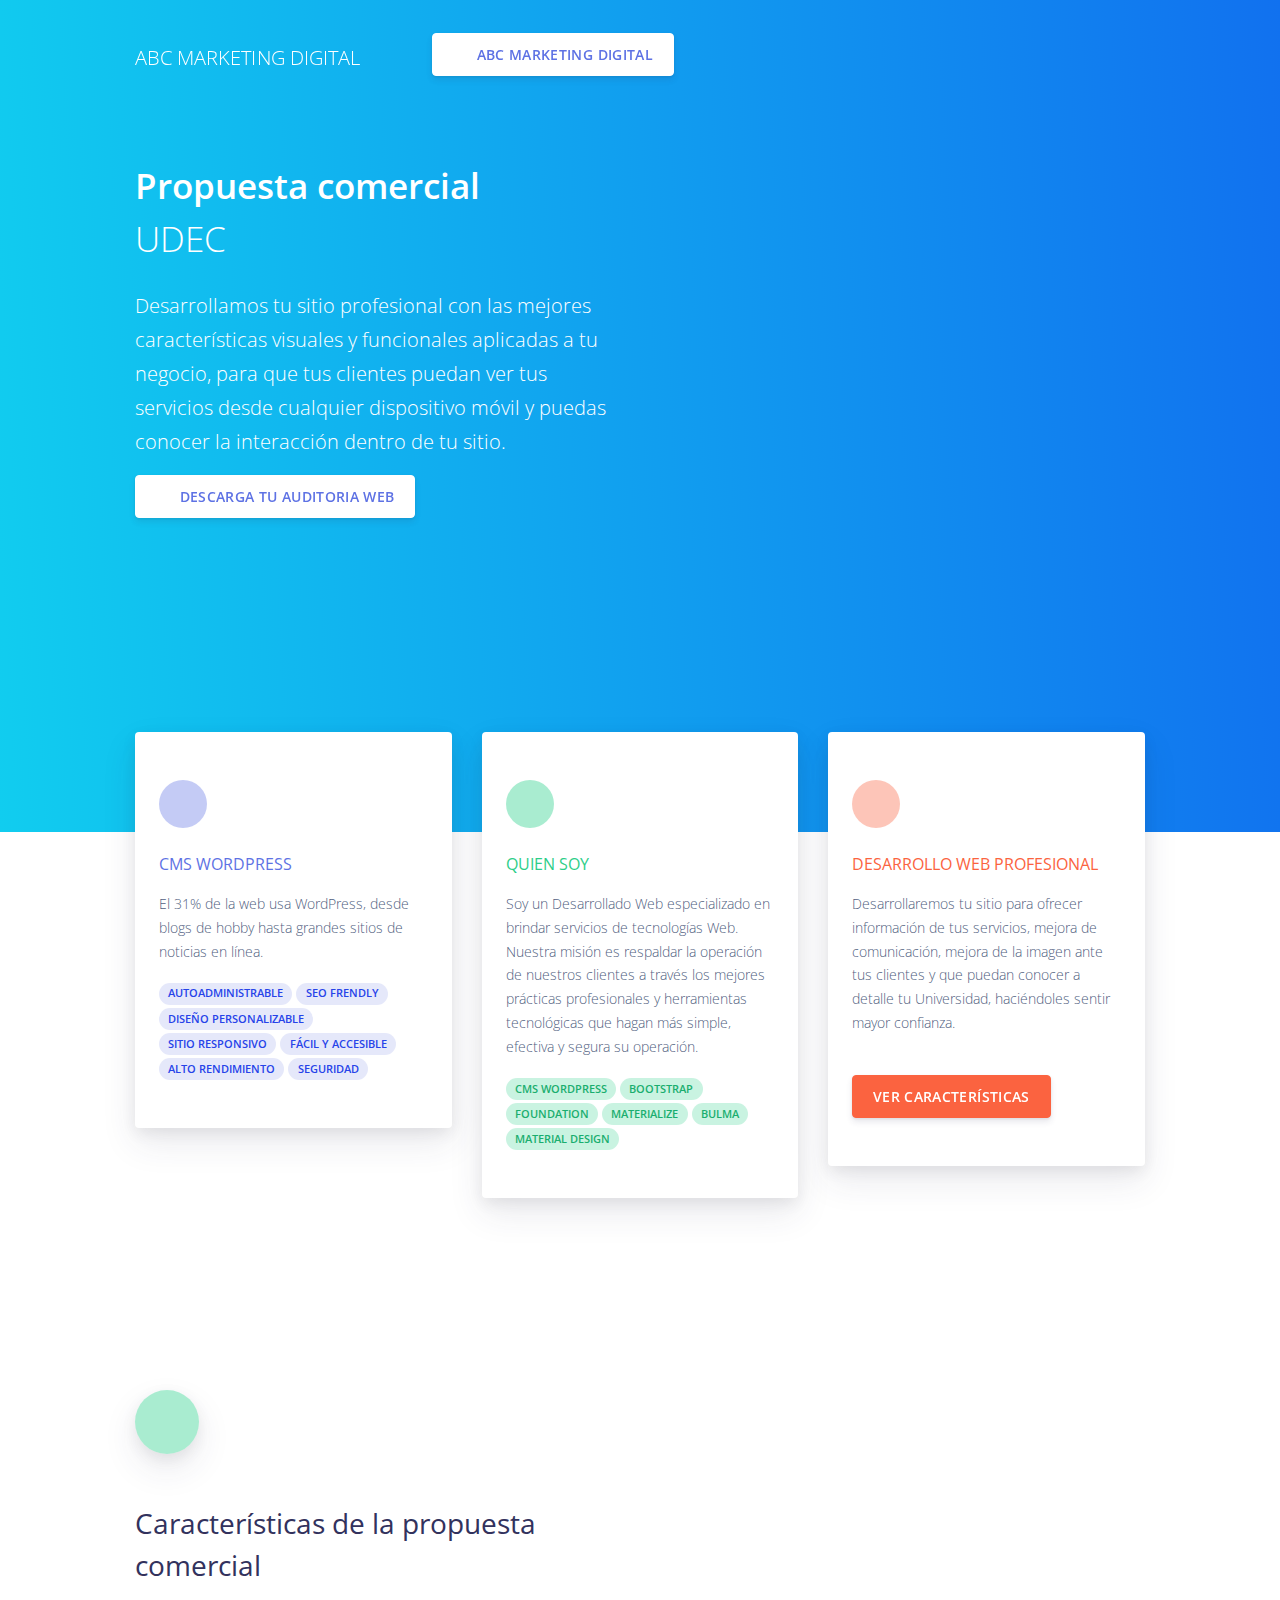
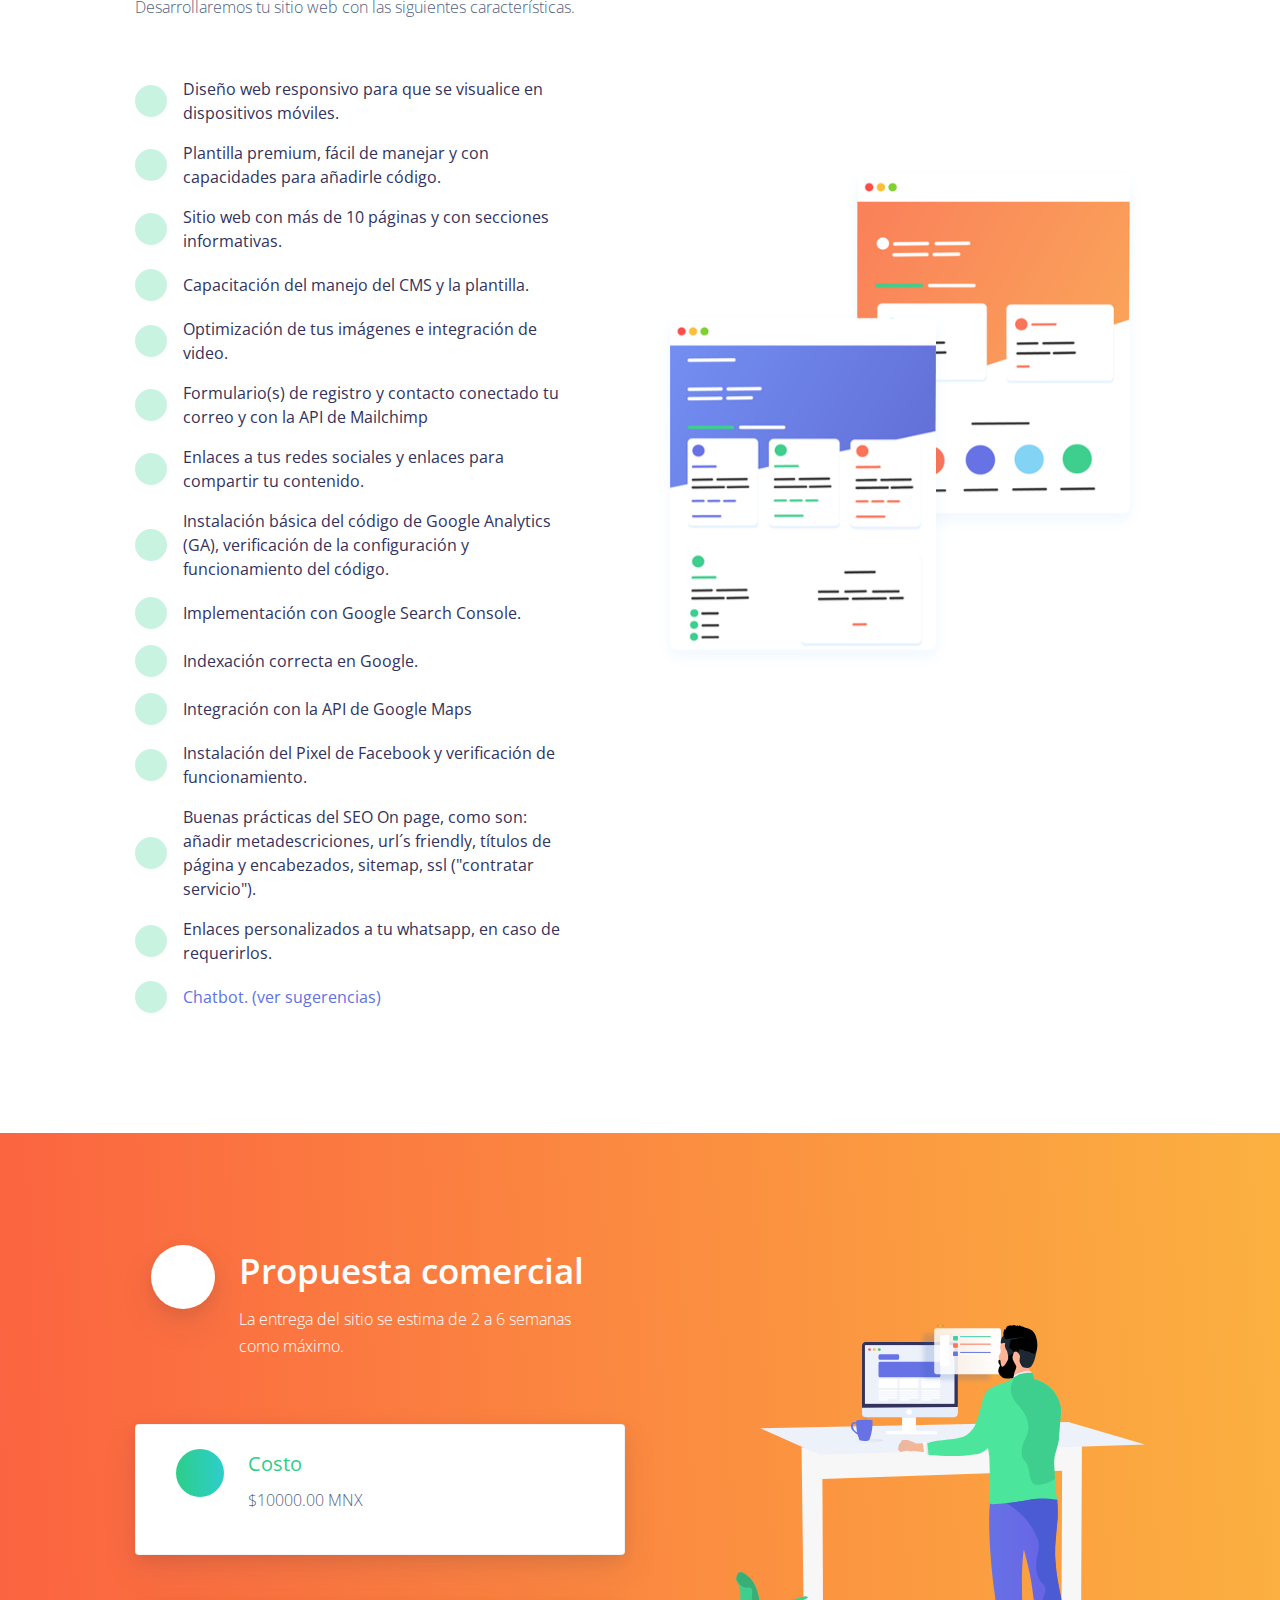
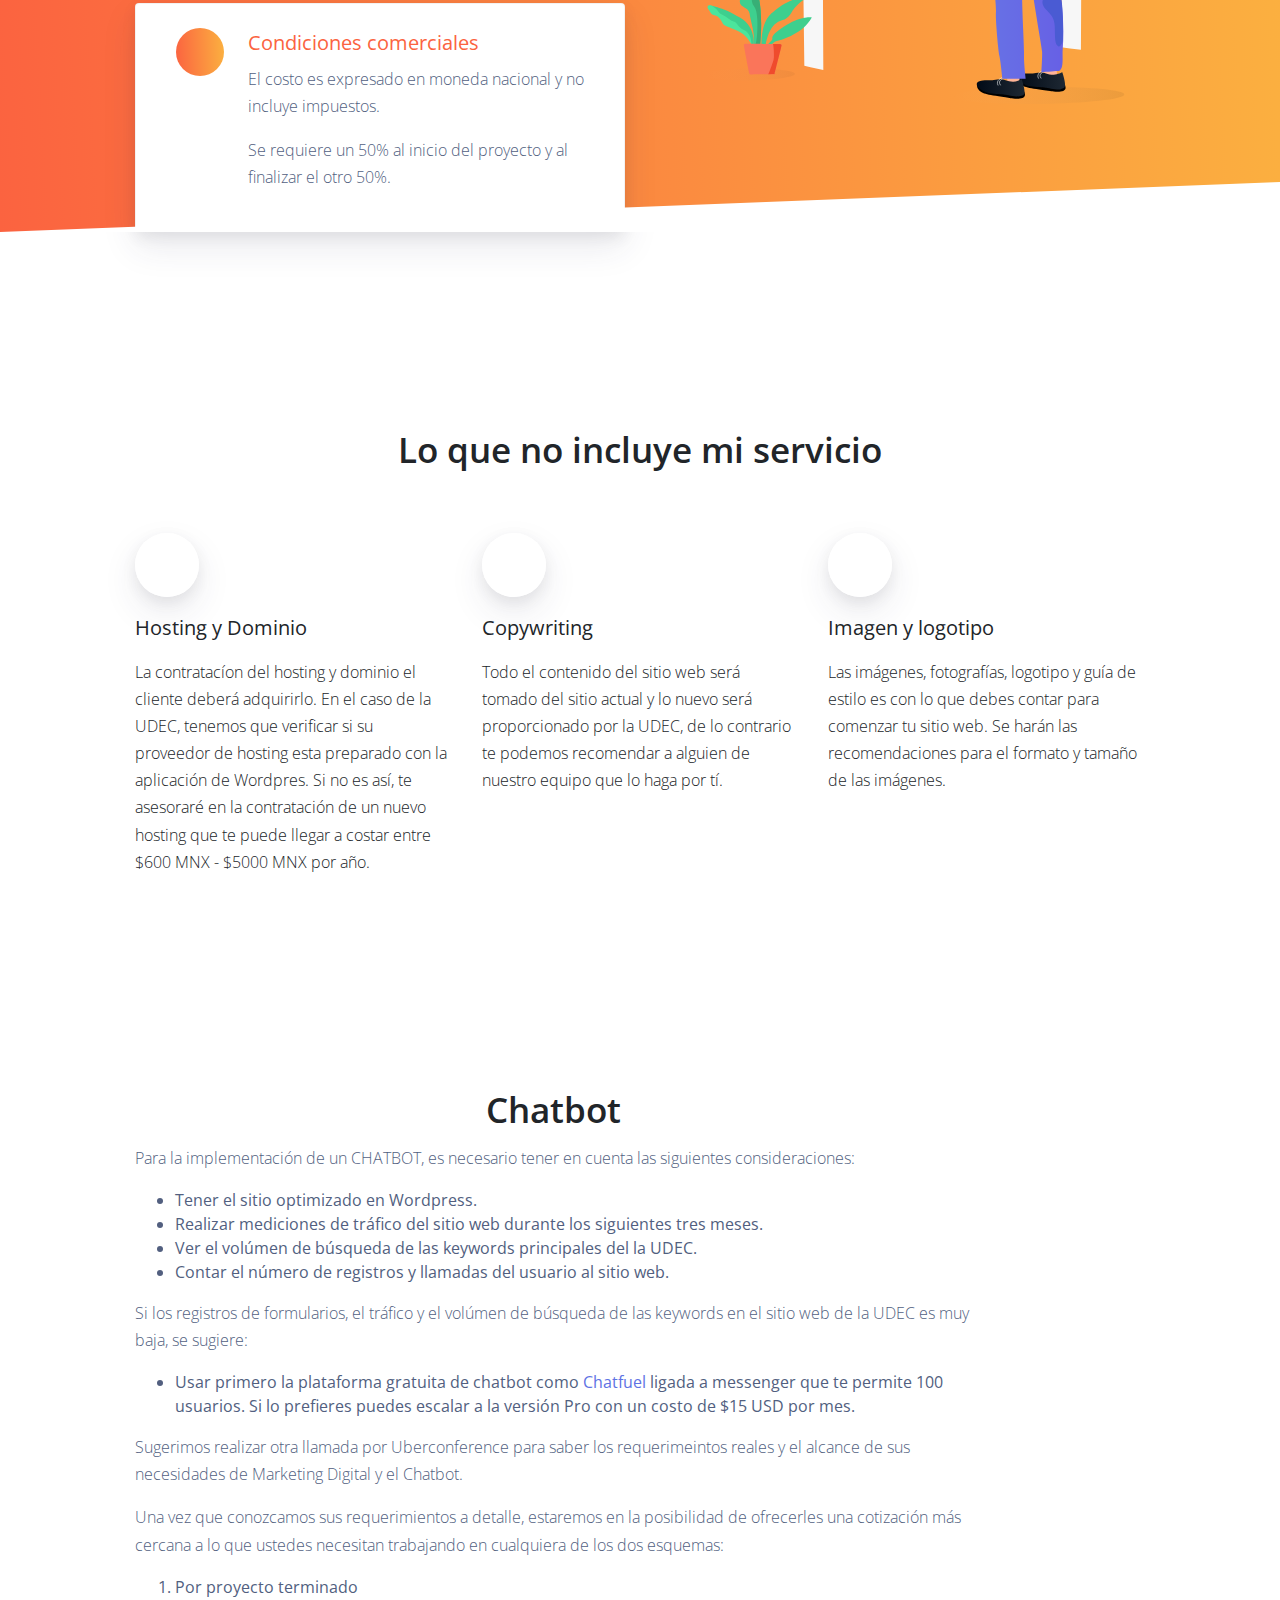
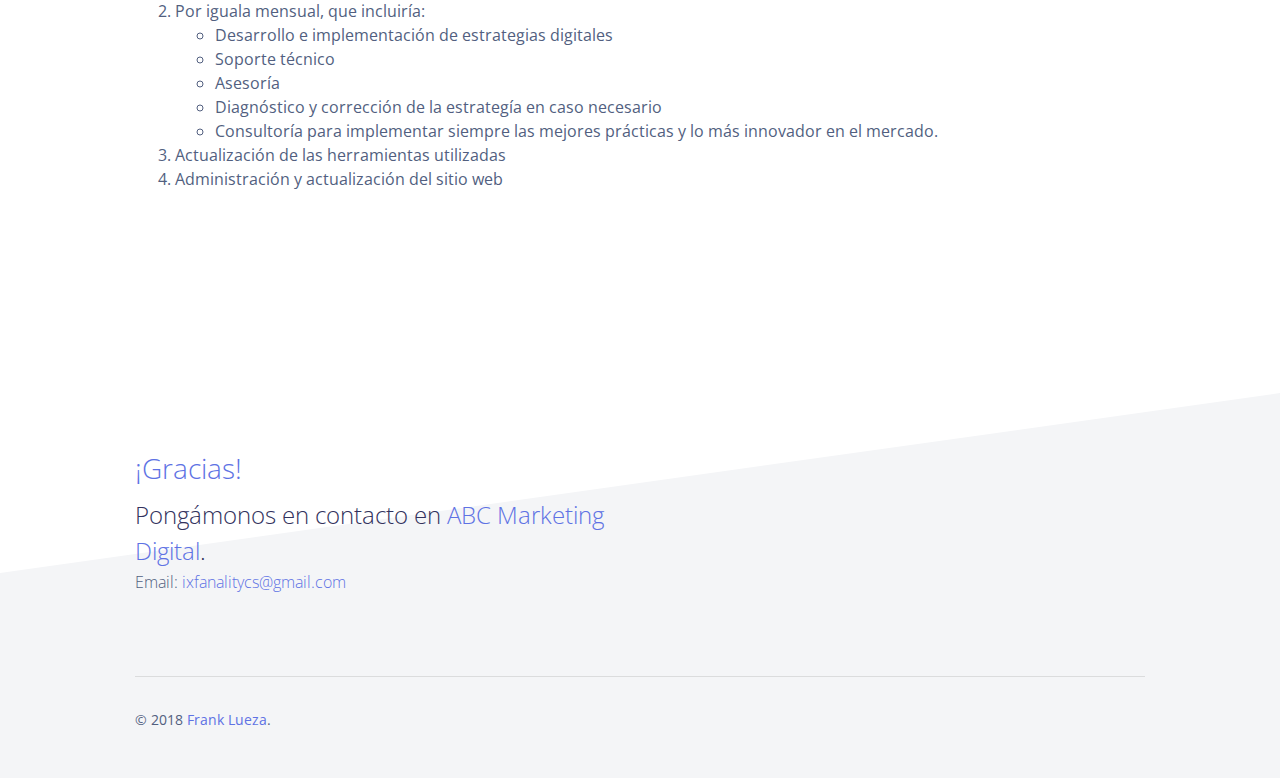
==== propuesta.html @ 3056c660 "Add files via upload" ====
<!DOCTYPE html>
<html>

<head>
  <meta charset="utf-8">
  <meta name="viewport" content="width=device-width, initial-scale=1, shrink-to-fit=no">
  <meta name="description" content="Propuesta comercial UDEC.">
  <meta name="author" content="Creative Tim">
  <title>Propuesta comercial</title>
  <!-- Favicon -->
  
  <!-- Fonts -->
  <link href="https://fonts.googleapis.com/css?family=Open+Sans:300,400,600,700" rel="stylesheet">
  <!-- Icons -->
  <link href="../assets/css/nucleo.css" rel="stylesheet">
  <link href="../assets/css/font-awesome.min.css" rel="stylesheet">
  <!-- Argon CSS -->
  <link type="text/css" href="../assets/css/argon.css" rel="stylesheet">
  <!-- Docs CSS -->
  <link rel="stylesheet" href="../assets/css/main.css">
</head>

<body>
  <header class="header-global">
    <nav id="navbar-main" class="navbar navbar-main navbar-expand-lg navbar-transparent navbar-light headroom">
      <div class="container">
        <a class="navbar-brand mr-lg-5" href="https://abcmarketingdigital.github.io/">
          <p class="lead text-white">ABC MARKETING DIGITAL</p>
        </a>
        <button class="navbar-toggler" type="button" data-toggle="collapse" data-target="#navbar_global" aria-controls="navbar_global" aria-expanded="false" aria-label="Toggle navigation">
          <span class="navbar-toggler-icon"></span>
        </button>
        <div class="navbar-collapse collapse" id="navbar_global">
          <div class="navbar-collapse-header">
            <div class="row">
              <div class="col-6 collapse-brand">
                <a href="https://abcmarketingdigital.github.io/" target="_blank" class="btn btn-neutral btn-icon">
                  <span class="btn-inner--icon">
                    <i class="ni ni-planet mr-2"></i>
                  </span>
                  <span class="nav-link-inner--text">ABC Marketing Digital</span>
                </a>
              </div>
              <div class="col-6 collapse-close">
                <button type="button" class="navbar-toggler" data-toggle="collapse" data-target="#navbar_global" aria-controls="navbar_global" aria-expanded="false" aria-label="Toggle navigation">
                  <span></span>
                  <span></span>
                </button>
              </div>
            </div>
          </div>
          <ul class="navbar-nav navbar-nav-hover align-items-lg-center">
            <li class="nav-item d-none d-lg-block ml-lg-4">
              <a href="https://abcmarketingdigital.github.io/" target="_blank" class="btn btn-neutral btn-icon">
                <span class="btn-inner--icon">
                  <i class="ni ni-planet mr-2"></i>
                </span>
                <span class="nav-link-inner--text">ABC Marketing Digital</span>
              </a>
            </li>
          </ul>
        </div>
      </div>
    </nav>
  </header>
  <main>
    <div class="position-relative">
      <!-- shape Hero -->
      <section class="section section-lg section-shaped pb-250 bg-gradient-info">
        <div class="container py-lg-md d-flex">
          <div class="col px-0">
            <div class="row">
              <div class="col-lg-6">
                <h1 class="display-3  text-white">Propuesta comercial
                  <span>UDEC</span>
                </h1>
                <p class="lead  text-white">Desarrollamos tu sitio profesional con las
                  mejores características visuales y funcionales
                  aplicadas a tu negocio, para que tus clientes
                  puedan ver tus servicios desde cualquier
                  dispositivo móvil y puedas conocer la interacción
                  dentro de tu sitio.</p>
                  <a href="https://abcmarketingdigital.github.io/auditoria.pdf" download="auditoria" class="btn btn-neutral btn-icon">
                    <span class="btn-inner--icon">
                      <i class="ni ni-planet mr-2"></i>
                    </span>
                    <span class="nav-link-inner--text">Descarga tu auditoria web</span>
                  </a>
              </div>
              
            </div>
          </div>
        </div>
      </section>
      <!-- 1st Hero Variation -->
    </div>
    <section class="section section-lg pt-lg-0 mt--100">
      <div class="container">
        <div class="row justify-content-center">
          <div class="col-lg-12">
            <div class="row row-grid">
              <div class="col-lg-4">
                <div class="card card-lift--hover shadow border-0">
                  <div class="card-body py-5">
                    <div class="icon icon-shape icon-shape-primary rounded-circle mb-4">
                      <i class="ni ni-planet"></i>
                    </div>
                    <h6 class="text-primary text-uppercase">CMS Wordpress</h6>
                    <p class="description mt-3">El 31% de la web usa WordPress, desde blogs 
                      de hobby hasta grandes sitios de noticias en línea.</p>
                    <div>
                      <span class="badge badge-pill badge-primary">Autoadministrable</span>
                      <span class="badge badge-pill badge-primary">SEO Frendly</span>
                      <span class="badge badge-pill badge-primary">Diseño personalizable</span>
                      <span class="badge badge-pill badge-primary">Sitio responsivo</span>
                      <span class="badge badge-pill badge-primary">Fácil y accesible</span>
                      <span class="badge badge-pill badge-primary">Alto rendimiento</span>
                      <span class="badge badge-pill badge-primary">Seguridad</span>
                    </div>
                    <!--a href="#" class="btn btn-primary mt-4">Learn more</a-->
                  </div>
                </div>
              </div>
              <div class="col-lg-4">
                <div class="card card-lift--hover shadow border-0">
                  <div class="card-body py-5">
                    <div class="icon icon-shape icon-shape-success rounded-circle mb-4">
                      <i class="fa fa-user"></i>
                    </div>
                    <h6 class="text-success text-uppercase">Quien soy</h6>
                    <p class="description mt-3">Soy un Desarrollado Web especializado en
                        brindar servicios de tecnologías Web.
                        Nuestra misión es respaldar la operación de nuestros clientes a través 
                        los mejores prácticas profesionales y herramientas tecnológicas que hagan 
                        más simple, efectiva y segura su operación.
                        </p>
                    <div>
                      <span class="badge badge-pill badge-success">CMS Wordpress</span>
                      <span class="badge badge-pill badge-success">Bootstrap</span>
                      <span class="badge badge-pill badge-success">Foundation</span>
                      <span class="badge badge-pill badge-success">Materialize</span>
                      <span class="badge badge-pill badge-success">Bulma</span>
                      <span class="badge badge-pill badge-success">Material Design</span>
                    </div>
                    <!--a href="#" class="btn btn-success mt-4">Learn more</a-->
                  </div>
                </div>
              </div>
              <div class="col-lg-4">
                <div class="card card-lift--hover shadow border-0">
                  <div class="card-body py-5">
                    <div class="icon icon-shape icon-shape-warning rounded-circle mb-4">
                      <i class="fa fa-code"></i>
                    </div>
                    <h6 class="text-warning text-uppercase">Desarrollo Web Profesional</h6>
                    <p class="description mt-3">Desarrollaremos tu sitio para ofrecer información de 
                      tus servicios, mejora de comunicación, mejora de la imagen ante tus clientes y 
                      que puedan conocer a detalle tu Universidad, haciéndoles sentir mayor confianza.</p>
                    <a href="#features" class="btn btn-warning mt-4">Ver características</a>
                  </div>
                </div>
              </div>
            </div>
          </div>
        </div>
      </div>
    </section>
    <section class="section section-lg">
      <div class="container">
        <div class="row row-grid align-items-center">
          <div class="col-md-6 order-md-2">
            <img src="../assets/img/theme/promo-1.png" class="img-fluid floating">
          </div>
          <div class="col-md-6 order-md-1">
            <div class="pr-md-5">
              <div class="icon icon-lg icon-shape icon-shape-success shadow rounded-circle mb-5">
                <i class="ni ni-settings-gear-65"></i>
              </div>
              <h3 id="features">Características de la propuesta comercial</h3>
              <p>Desarrollaremos tu sitio web con las siguientes características.</p>
              <ul class="list-unstyled mt-5">
                <li class="py-2">
                  <div class="d-flex align-items-center">
                    <div>
                      <div class="badge badge-circle badge-success mr-3">
                        <i class="ni ni-settings-gear-65"></i>
                      </div>
                    </div>
                    <div>
                      <h6 class="mb-0">Diseño web responsivo para que se visualice en dispositivos móviles.</h6>
                    </div>
                  </div>
                </li>
                <li class="py-2">
                  <div class="d-flex align-items-center">
                    <div>
                      <div class="badge badge-circle badge-success mr-3">
                        <i class="ni ni-settings-gear-65""></i>
                      </div>
                    </div>
                    <div>
                      <h6 class="mb-0">Plantilla premium, fácil de manejar y con capacidades para añadirle código.</h6>
                    </div>
                  </div>
                </li>
                <li class="py-2">
                  <div class="d-flex align-items-center">
                    <div>
                      <div class="badge badge-circle badge-success mr-3">
                        <i class="ni ni-settings-gear-65""></i>
                      </div>
                    </div>
                    <div>
                      <h6 class="mb-0">Sitio web con más de 10 páginas y con secciones informativas.</h6>
                    </div>
                  </div>
                </li>
                <li class="py-2">
                  <div class="d-flex align-items-center">
                    <div>
                      <div class="badge badge-circle badge-success mr-3">
                        <i class="ni ni-settings-gear-65"></i>
                      </div>
                    </div>
                    <div>
                      <h6 class="mb-0">Capacitación del manejo del CMS y la plantilla.</h6>
                    </div>
                  </div>
                </li>
                <li class="py-2">
                  <div class="d-flex align-items-center">
                    <div>
                      <div class="badge badge-circle badge-success mr-3">
                        <i class="ni ni-settings-gear-65""></i>
                      </div>
                    </div>
                    <div>
                      <h6 class="mb-0">Optimización de tus imágenes e integración de video.</h6>
                    </div>
                  </div>
                </li>
                <li class="py-2">
                  <div class="d-flex align-items-center">
                    <div>
                      <div class="badge badge-circle badge-success mr-3">
                        <i class="ni ni-settings-gear-65"></i>
                      </div>
                    </div>
                    <div>
                      <h6 class="mb-0">Formulario(s) de registro y contacto conectado tu correo y con la API de Mailchimp</h6>
                    </div>
                  </div>
                </li>
                <li class="py-2">
                  <div class="d-flex align-items-center">
                    <div>
                      <div class="badge badge-circle badge-success mr-3">
                        <i class="ni ni-settings-gear-65""></i>
                      </div>
                    </div>
                    <div>
                      <h6 class="mb-0">Enlaces a tus redes sociales y enlaces para compartir tu contenido.</h6>
                    </div>
                  </div>
                </li>
                <li class="py-2">
                  <div class="d-flex align-items-center">
                    <div>
                      <div class="badge badge-circle badge-success mr-3">
                        <i class="ni ni-settings-gear-65""></i>
                      </div>
                    </div>
                    <div>
                      <h6 class="mb-0">Instalación básica del código de Google Analytics (GA), 
                        verificación de la configuración y funcionamiento del código.</h6>
                    </div>
                  </div>
                </li>
                <li class="py-2">
                  <div class="d-flex align-items-center">
                    <div>
                      <div class="badge badge-circle badge-success mr-3">
                        <i class="ni ni-settings-gear-65""></i>
                      </div>
                    </div>
                    <div>
                      <h6 class="mb-0">Implementación con Google Search Console.</h6>
                    </div>
                  </div>
                </li>
                <li class="py-2">
                  <div class="d-flex align-items-center">
                    <div>
                      <div class="badge badge-circle badge-success mr-3">
                        <i class="ni ni-settings-gear-65""></i>
                      </div>
                    </div>
                    <div>
                      <h6 class="mb-0">Indexación correcta en Google.</h6>
                    </div>
                  </div>
                </li>
                <li class="py-2">
                  <div class="d-flex align-items-center">
                    <div>
                      <div class="badge badge-circle badge-success mr-3">
                        <i class="ni ni-settings-gear-65""></i>
                      </div>
                    </div>
                    <div>
                      <h6 class="mb-0">Integración con la API de Google Maps</h6>
                    </div>
                  </div>
                </li>
                <li class="py-2">
                  <div class="d-flex align-items-center">
                    <div>
                      <div class="badge badge-circle badge-success mr-3">
                        <i class="ni ni-settings-gear-65""></i>
                      </div>
                    </div>
                    <div>
                      <h6 class="mb-0">Instalación del Pixel de Facebook y verificación de funcionamiento.</h6>
                    </div>
                  </div>
                </li>
                <li class="py-2">
                  <div class="d-flex align-items-center">
                    <div>
                      <div class="badge badge-circle badge-success mr-3">
                        <i class="ni ni-settings-gear-65""></i>
                      </div>
                    </div>
                    <div>
                      <h6 class="mb-0">Buenas prácticas del SEO On page, como son: añadir metadescriciones, 
                        url´s friendly, títulos de página y encabezados, sitemap, ssl ("contratar servicio").</h6>
                    </div>
                  </div>
                </li>
                <li class="py-2">
                  <div class="d-flex align-items-center">
                    <div>
                      <div class="badge badge-circle badge-success mr-3">
                        <i class="ni ni-settings-gear-65""></i>
                      </div>
                    </div>
                    <div>
                      <h6 class="mb-0">Enlaces personalizados a tu whatsapp, en caso de requerirlos.</h6>
                    </div>
                  </div>
                </li>
                <li class="py-2">
                    <div class="d-flex align-items-center">
                      <div>
                        <div class="badge badge-circle badge-success mr-3">
                          <i class="ni ni-settings-gear-65""></i>
                        </div>
                      </div>
                      <div>
                        <h6 class="mb-0"><a href="#chat">Chatbot. (ver sugerencias)</a></h6>
                      </div>
                    </div>
                  </li>
              </ul>
            </div>
          </div>
        </div>
      </div>
    </section>
    <section class="section pb-0 bg-gradient-warning">
      <div class="container">
        <div class="row row-grid align-items-center">
          <div class="col-md-6 order-lg-2 ml-lg-auto">
            <div class="position-relative pl-md-5">
              <img src="../assets/img/ill/ill-2.svg" class="img-center img-fluid">
            </div>
          </div>
          <div class="col-lg-6 order-lg-1">
            <div class="d-flex px-3">
              <div>
                <div class="icon icon-lg icon-shape bg-gradient-white shadow rounded-circle text-primary">
                  <i class="ni ni-active-40 text-warning"></i>
                </div>
              </div>
              <div class="pl-4">
                <h4 class="display-3 text-white">Propuesta comercial</h4>
                <p class="text-white">La entrega del sitio se estima de 2 a 6 semanas como máximo.</p>
              </div>
            </div>
            <div class="card shadow shadow-lg--hover mt-5">
              <div class="card-body">
                <div class="d-flex px-3">
                  <div>
                    <div class="icon icon-shape bg-gradient-success rounded-circle text-white">
                      <i class="ni ni-settings"></i>
                    </div>
                  </div>
                  <div class="pl-4">
                    <h5 class="title text-success">Costo</h5>
                    <p>$10000.00 MNX</p>
                    <!--a href="#" class="text-success">Learn more</a-->
                  </div>
                </div>
              </div>
            </div>
            <div class="card shadow shadow-lg--hover mt-5">
              <div class="card-body">
                <div class="d-flex px-3">
                  <div>
                    <div class="icon icon-shape bg-gradient-warning rounded-circle text-white">
                      <i class="ni ni-active-40"></i>
                    </div>
                  </div>
                  <div class="pl-4">
                    <h5 class="title text-warning">Condiciones comerciales</h5>
                    <p>El costo es expresado en moneda nacional y no incluye impuestos.</p>
                    <p>Se requiere un 50% al inicio del proyecto y al finalizar el otro 50%.</p>
                    <!--a href="#" class="text-warning">Learn more</a-->
                  </div>
                </div>
              </div>
            </div>
          </div>
        </div>
      </div>
      <!-- SVG separator -->
      <div class="separator separator-bottom separator-skew zindex-100">
        <svg x="0" y="0" viewBox="0 0 2560 100" preserveAspectRatio="none" version="1.1" xmlns="http://www.w3.org/2000/svg">
          <polygon class="fill-white" points="2560 0 2560 100 0 100"></polygon>
        </svg>
      </div>
    </section>
    <section class="section section-lg">
      <div class="container pt-lg ">
        <div class="row text-center justify-content-center">
          <div class="col-lg-10">
            <h2 class="display-3 text-dark">Lo que no incluye mi servicio</h2>
          </div>
        </div>
        <div class="row row-grid mt-5">
          <div class="col-lg-4">
            <div class="icon icon-lg icon-shape bg-gradient-white shadow rounded-circle text-primary">
              <i class="ni ni-settings text-primary"></i>
            </div>
            <h5 class="text-dark mt-3">Hosting y Dominio</h5>
            <p class="text-dark mt-3">La contratacíon del hosting y dominio el cliente deberá adquirirlo. 
              En el caso de la UDEC, tenemos que verificar si su proveedor de hosting esta preparado con la 
              aplicación de Wordpres. Si no es así, te asesoraré en la contratación de un nuevo hosting que 
              te puede llegar a costar entre $600 MNX - $5000 MNX por año. </p>
          </div>
          <div class="col-lg-4">
            <div class="icon icon-lg icon-shape bg-gradient-white shadow rounded-circle text-primary">
              <i class="ni ni-ruler-pencil text-primary"></i>
            </div>
            <h5 class="text-dark mt-3">Copywriting</h5>
            <p class="text-dark mt-3">Todo el contenido del sitio web será tomado del sitio actual y lo 
              nuevo será proporcionado por la UDEC, de lo contrario te podemos recomendar a alguien de nuestro equipo 
              que lo haga por tí.</p>
          </div>
          <div class="col-lg-4">
            <div class="icon icon-lg icon-shape bg-gradient-white shadow rounded-circle text-primary">
              <i class="ni ni-atom text-primary"></i>
            </div>
            <h5 class="text-dark mt-3">Imagen y logotipo</h5>
            <p class="text-dark mt-3">Las imágenes, fotografías, logotipo y guía de estilo es con lo que debes contar 
              para comenzar tu sitio web. Se harán las recomendaciones para el formato y tamaño de las imágenes.</p>
          </div>
        </div>
      </div>
    </section>
    <section class="section section-lg">
        <div class="container" id="chat">
          <div class="row">
            <div class="col-lg-10">
              <h2 class="display-3 text-center text-dark">Chatbot</h2>
              <p>Para la implementación de un CHATBOT, es necesario tener en cuenta las siguientes consideraciones:</p>
              <ul>
                <li>Tener el sitio optimizado en Wordpress.</li>
                <li>Realizar mediciones de tráfico del sitio web durante los siguientes tres meses.</li>
                <li>Ver el volúmen de búsqueda de las keywords principales del la UDEC.</li>
                <li>Contar el número de registros y llamadas del usuario al sitio web. </li>
              </ul>
              <p>Si los registros de formularios, el tráfico y el volúmen de búsqueda de las keywords en el sitio web de la UDEC es muy baja, 
                se sugiere:</p>
                <ul>
                  <li>Usar primero la plataforma gratuita de chatbot como <a href="https://chatfuel.com/" target="_blank">Chatfuel</a> ligada a messenger que te permite 100 usuarios. Si lo prefieres puedes escalar a la versión Pro con un costo de $15 USD por mes.</li>
                </ul> 
                <p>Sugerimos realizar otra llamada por Uberconference para saber los requerimeintos reales y el alcance de sus necesidades de Marketing Digital y el Chatbot.</p> 
                <p>Una vez que conozcamos sus requerimientos a detalle, estaremos en la posibilidad de ofrecerles una cotización más cercana a lo que ustedes necesitan trabajando en cualquiera de los dos esquemas:</p>
                <ol>
                  <li>Por proyecto terminado</li>
                  <li>Por iguala mensual, que incluiría:
                    <ul>
                      <li>Desarrollo e implementación de estrategias digitales</li>
                      <li>Soporte técnico</li>
                      <li>Asesoría</li>
                      <li>Diagnóstico y corrección de la estrategía en caso necesario</li>
                      <li>Consultoría para implementar siempre las mejores prácticas y lo más innovador en el mercado.</li>
                    </ul> 
                  </li>
                  <li>Actualización de las herramientas utilizadas</li>
                  <li>Administración y actualización del sitio web</li>
                </ol>
            </div>
          </div>
        </div>
      </section>
  </main>
  <footer class="footer has-cards">
    <div class="container">
      <div class="row row-grid align-items-center my-md">
        <div class="col-lg-6">
          <h3 class="text-primary font-weight-light mb-2">¡Gracias!</h3>
          <h4 class="mb-0 font-weight-light">Pongámonos en contacto en <a href="https://abcmarketingdigital.github.io/index.html">ABC Marketing Digital</a>.</h4>
          <p>Email: <a href="mailto:ixfanalitycs@gmail.com">ixfanalitycs@gmail.com</a></p> 
        </div>
      </div>
      <hr>
      <div class="row align-items-center justify-content-md-between">
        <div class="col-md-6">
          <div class="copyright">
            &copy; 2018
            <a href="https://franklueza.github.io/frank.html" target="_blank">Frank Lueza</a>.
          </div>
        </div>
      </div>
    </div>
  </footer>
  <!-- Core -->
  <script src="../assets/vendor/jquery/jquery.min.js"></script>
  <script src="../assets/vendor/popper/popper.min.js"></script>
  <script src="../assets/vendor/bootstrap/bootstrap.min.js"></script>
  <script src="../assets/vendor/headroom/headroom.min.js"></script>
  <!-- Argon JS -->
  <script src="../assets/js/argon.js?v=1.0.1"></script>
</body>

</html>
---- assets/css/nucleo.css ----
/*--------------------------------

hermes-dashboard-icons Web Font - built using nucleoapp.com
License - nucleoapp.com/license/

-------------------------------- */
@font-face {
  font-family: 'NucleoIcons';
  src: url('../fonts/nucleo-icons.eot');
  src: url('../fonts/nucleo-icons.eot') format('embedded-opentype'), url('../fonts/nucleo-icons.woff2') format('woff2'), url('../fonts/nucleo-icons.woff') format('woff'), url('../fonts/nucleo-icons.ttf') format('truetype'), url('../fonts/nucleo-icons.svg') format('svg');
  font-weight: normal;
  font-style: normal;
}
/*------------------------
    base class definition
-------------------------*/
.ni {
  display: inline-block;
  font: normal normal normal 14px/1 NucleoIcons;
  font-size: inherit;
  text-rendering: auto;
  -webkit-font-smoothing: antialiased;
  -moz-osx-font-smoothing: grayscale;
}
/*------------------------
  change icon size
-------------------------*/
.ni-lg {
  font-size: 1.33333333em;
  line-height: 0.75em;
  vertical-align: -15%;
}
.ni-2x {
  font-size: 2em;
}
.ni-3x {
  font-size: 3em;
}
.ni-4x {
  font-size: 4em;
}
.ni-5x {
  font-size: 5em;
}

/*----------------------------------
  add a square/circle background
-----------------------------------*/
.ni.square,
.ni.circle {
  padding: 0.33333333em;
  vertical-align: -16%;
  background-color: #eee;
}
.ni.circle {
  border-radius: 50%;
}
/*------------------------
  list icons
-------------------------*/
.ni-ul {
  padding-left: 0;
  margin-left: 2.14285714em;
  list-style-type: none;
}
.ni-ul > li {
  position: relative;
}
.ni-ul > li > .ni {
  position: absolute;
  left: -1.57142857em;
  top: 0.14285714em;
  text-align: center;
}
.ni-ul > li > .ni.lg {
  top: 0;
  left: -1.35714286em;
}
.ni-ul > li > .ni.circle,
.ni-ul > li > .ni.square {
  top: -0.19047619em;
  left: -1.9047619em;
}
/*------------------------
  spinning icons
-------------------------*/
.ni.spin {
  -webkit-animation: nc-spin 2s infinite linear;
  -moz-animation: nc-spin 2s infinite linear;
  animation: nc-spin 2s infinite linear;
}
@-webkit-keyframes nc-spin {
  0% {
    -webkit-transform: rotate(0deg);
  }
  100% {
    -webkit-transform: rotate(360deg);
  }
}
@-moz-keyframes nc-spin {
  0% {
    -moz-transform: rotate(0deg);
  }
  100% {
    -moz-transform: rotate(360deg);
  }
}
@keyframes nc-spin {
  0% {
    -webkit-transform: rotate(0deg);
    -moz-transform: rotate(0deg);
    -ms-transform: rotate(0deg);
    -o-transform: rotate(0deg);
    transform: rotate(0deg);
  }
  100% {
    -webkit-transform: rotate(360deg);
    -moz-transform: rotate(360deg);
    -ms-transform: rotate(360deg);
    -o-transform: rotate(360deg);
    transform: rotate(360deg);
  }
}
/*------------------------
  rotated/flipped icons
-------------------------*/
.ni.rotate-90 {
  filter: progid:DXImageTransform.Microsoft.BasicImage(rotation=1);
  -webkit-transform: rotate(90deg);
  -moz-transform: rotate(90deg);
  -ms-transform: rotate(90deg);
  -o-transform: rotate(90deg);
  transform: rotate(90deg);
}
.ni.rotate-180 {
  filter: progid:DXImageTransform.Microsoft.BasicImage(rotation=2);
  -webkit-transform: rotate(180deg);
  -moz-transform: rotate(180deg);
  -ms-transform: rotate(180deg);
  -o-transform: rotate(180deg);
  transform: rotate(180deg);
}
.ni.rotate-270 {
  filter: progid:DXImageTransform.Microsoft.BasicImage(rotation=3);
  -webkit-transform: rotate(270deg);
  -moz-transform: rotate(270deg);
  -ms-transform: rotate(270deg);
  -o-transform: rotate(270deg);
  transform: rotate(270deg);
}
.ni.flip-y {
  filter: progid:DXImageTransform.Microsoft.BasicImage(rotation=0);
  -webkit-transform: scale(-1, 1);
  -moz-transform: scale(-1, 1);
  -ms-transform: scale(-1, 1);
  -o-transform: scale(-1, 1);
  transform: scale(-1, 1);
}
.ni.flip-x {
  filter: progid:DXImageTransform.Microsoft.BasicImage(rotation=2);
  -webkit-transform: scale(1, -1);
  -moz-transform: scale(1, -1);
  -ms-transform: scale(1, -1);
  -o-transform: scale(1, -1);
  transform: scale(1, -1);
}
/*------------------------
    font icons
-------------------------*/

.ni-active-40::before {
    content: "\ea02";
}

.ni-air-baloon::before {
    content: "\ea03";
}

.ni-album-2::before {
    content: "\ea04";
}

.ni-align-center::before {
    content: "\ea05";
}

.ni-align-left-2::before {
    content: "\ea06";
}

.ni-ambulance::before {
    content: "\ea07";
}

.ni-app::before {
    content: "\ea08";
}

.ni-archive-2::before {
    content: "\ea09";
}

.ni-atom::before {
    content: "\ea0a";
}

.ni-badge::before {
    content: "\ea0b";
}

.ni-bag-17::before {
    content: "\ea0c";
}

.ni-basket::before {
    content: "\ea0d";
}

.ni-bell-55::before {
    content: "\ea0e";
}

.ni-bold-down::before {
    content: "\ea0f";
}

.ni-bold-left::before {
    content: "\ea10";
}

.ni-bold-right::before {
    content: "\ea11";
}

.ni-bold-up::before {
    content: "\ea12";
}

.ni-bold::before {
    content: "\ea13";
}

.ni-book-bookmark::before {
    content: "\ea14";
}

.ni-books::before {
    content: "\ea15";
}

.ni-box-2::before {
    content: "\ea16";
}

.ni-briefcase-24::before {
    content: "\ea17";
}

.ni-building::before {
    content: "\ea18";
}

.ni-bulb-61::before {
    content: "\ea19";
}

.ni-bullet-list-67::before {
    content: "\ea1a";
}

.ni-bus-front-12::before {
    content: "\ea1b";
}

.ni-button-pause::before {
    content: "\ea1c";
}

.ni-button-play::before {
    content: "\ea1d";
}

.ni-button-power::before {
    content: "\ea1e";
}

.ni-calendar-grid-58::before {
    content: "\ea1f";
}

.ni-camera-compact::before {
    content: "\ea20";
}

.ni-caps-small::before {
    content: "\ea21";
}

.ni-cart::before {
    content: "\ea22";
}

.ni-chart-bar-32::before {
    content: "\ea23";
}

.ni-chart-pie-35::before {
    content: "\ea24";
}

.ni-chat-round::before {
    content: "\ea25";
}

.ni-check-bold::before {
    content: "\ea26";
}

.ni-circle-08::before {
    content: "\ea27";
}

.ni-cloud-download-95::before {
    content: "\ea28";
}

.ni-cloud-upload-96::before {
    content: "\ea29";
}

.ni-compass-04::before {
    content: "\ea2a";
}

.ni-controller::before {
    content: "\ea2b";
}

.ni-credit-card::before {
    content: "\ea2c";
}

.ni-curved-next::before {
    content: "\ea2d";
}

.ni-delivery-fast::before {
    content: "\ea2e";
}

.ni-diamond::before {
    content: "\ea2f";
}

.ni-email-83::before {
    content: "\ea30";
}

.ni-fat-add::before {
    content: "\ea31";
}

.ni-fat-delete::before {
    content: "\ea32";
}

.ni-fat-remove::before {
    content: "\ea33";
}

.ni-favourite-28::before {
    content: "\ea34";
}

.ni-folder-17::before {
    content: "\ea35";
}

.ni-glasses-2::before {
    content: "\ea36";
}

.ni-hat-3::before {
    content: "\ea37";
}

.ni-headphones::before {
    content: "\ea38";
}

.ni-html5::before {
    content: "\ea39";
}

.ni-istanbul::before {
    content: "\ea3a";
}

.ni-key-25::before {
    content: "\ea3b";
}

.ni-laptop::before {
    content: "\ea3c";
}

.ni-like-2::before {
    content: "\ea3d";
}

.ni-lock-circle-open::before {
    content: "\ea3e";
}

.ni-map-big::before {
    content: "\ea3f";
}

.ni-mobile-button::before {
    content: "\ea40";
}

.ni-money-coins::before {
    content: "\ea41";
}

.ni-note-03::before {
    content: "\ea42";
}

.ni-notification-70::before {
    content: "\ea43";
}

.ni-palette::before {
    content: "\ea44";
}

.ni-paper-diploma::before {
    content: "\ea45";
}

.ni-pin-3::before {
    content: "\ea46";
}

.ni-planet::before {
    content: "\ea47";
}

.ni-ruler-pencil::before {
    content: "\ea48";
}

.ni-satisfied::before {
    content: "\ea49";
}

.ni-scissors::before {
    content: "\ea4a";
}

.ni-send::before {
    content: "\ea4b";
}

.ni-settings-gear-65::before {
    content: "\ea4c";
}

.ni-settings::before {
    content: "\ea4d";
}

.ni-single-02::before {
    content: "\ea4e";
}

.ni-single-copy-04::before {
    content: "\ea4f";
}

.ni-sound-wave::before {
    content: "\ea50";
}

.ni-spaceship::before {
    content: "\ea51";
}

.ni-square-pin::before {
    content: "\ea52";
}

.ni-support-16::before {
    content: "\ea53";
}

.ni-tablet-button::before {
    content: "\ea54";
}

.ni-tag::before {
    content: "\ea55";
}

.ni-tie-bow::before {
    content: "\ea56";
}

.ni-time-alarm::before {
    content: "\ea57";
}

.ni-trophy::before {
    content: "\ea58";
}

.ni-tv-2::before {
    content: "\ea59";
}

.ni-umbrella-13::before {
    content: "\ea5a";
}

.ni-user-run::before {
    content: "\ea5b";
}

.ni-vector::before {
    content: "\ea5c";
}

.ni-watch-time::before {
    content: "\ea5d";
}

.ni-world::before {
    content: "\ea5e";
}

.ni-zoom-split-in::before {
    content: "\ea5f";
}

.ni-collection::before {
    content: "\ea60";
}

.ni-image::before {
    content: "\ea61";
}

.ni-shop::before {
    content: "\ea62";
}

.ni-ungroup::before {
    content: "\ea63";
}

.ni-world-2::before {
    content: "\ea64";
}

.ni-ui-04::before {
    content: "\ea65";
}


/* all icon font classes list here */
---- assets/css/main.css ----
.section-shaped{
    /*background-image: url('../img/theme/udec.jpg');*/
    /*background: #333;*/
}
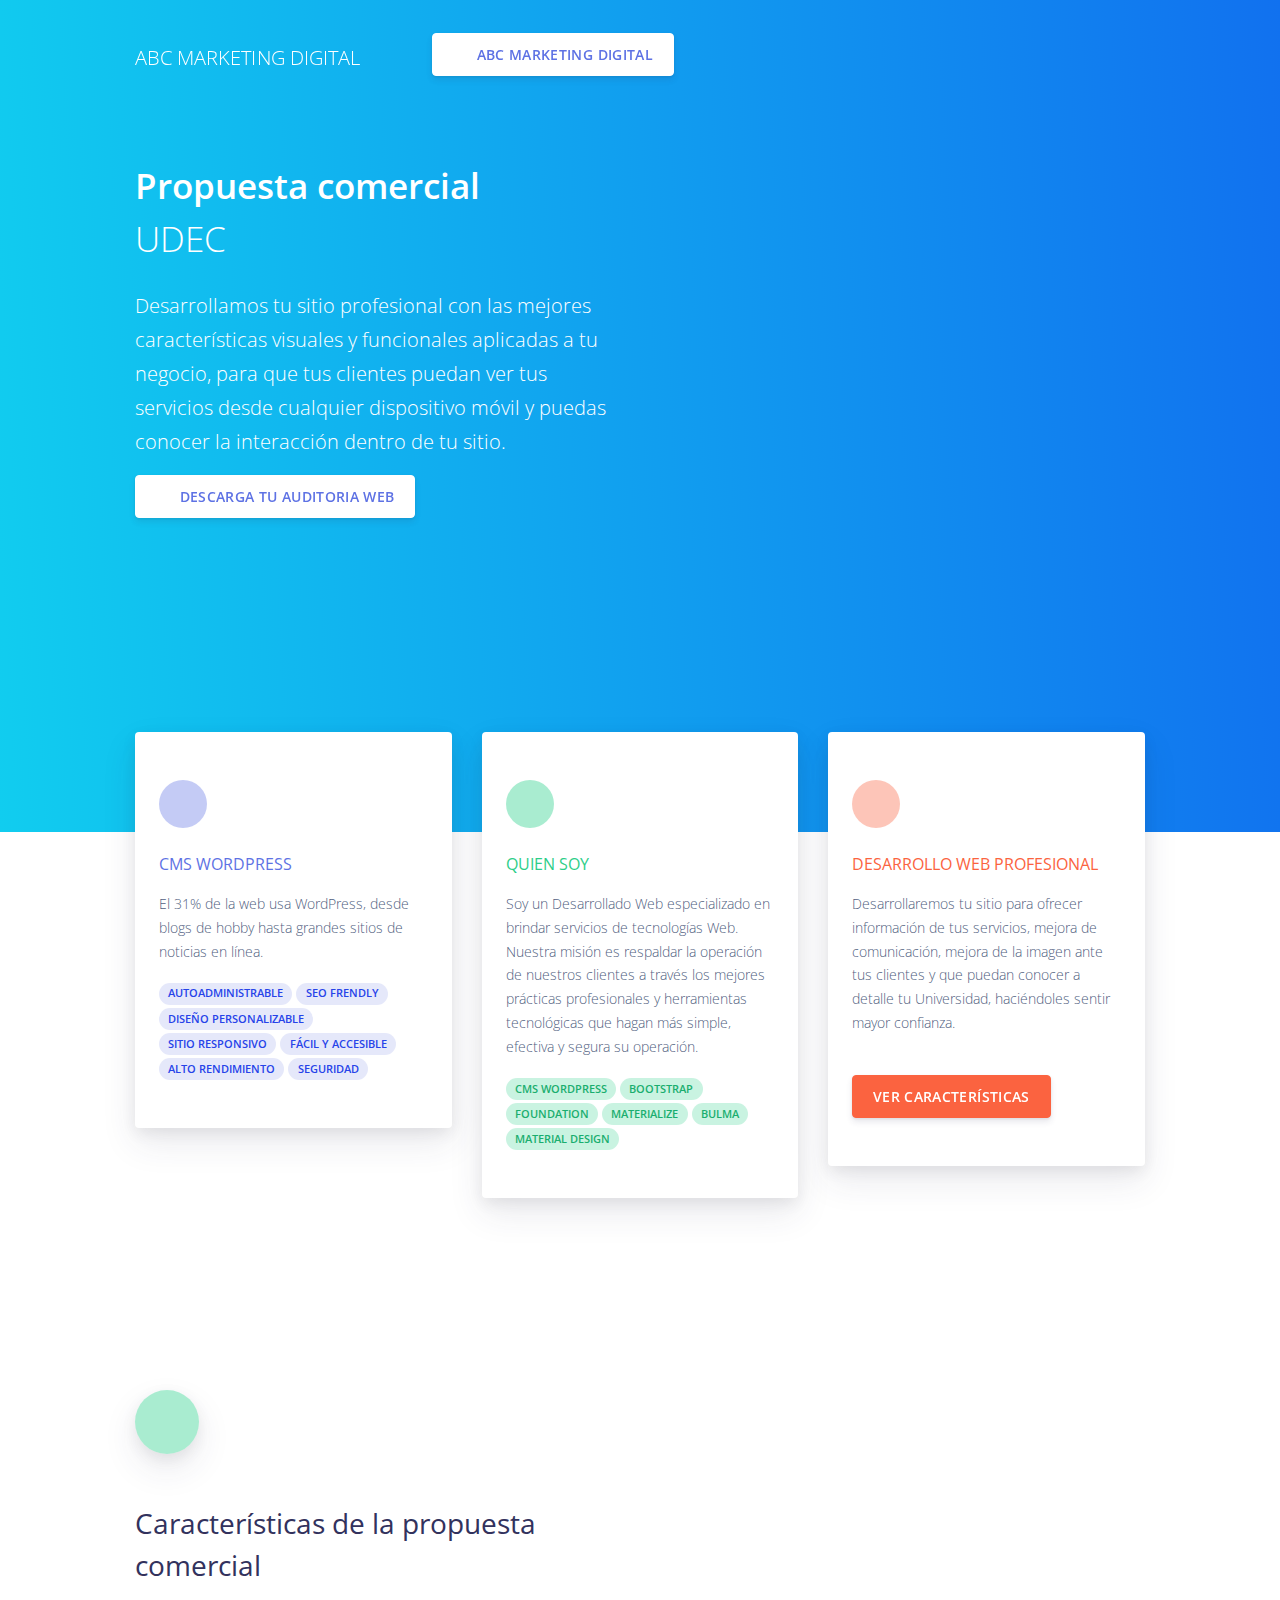
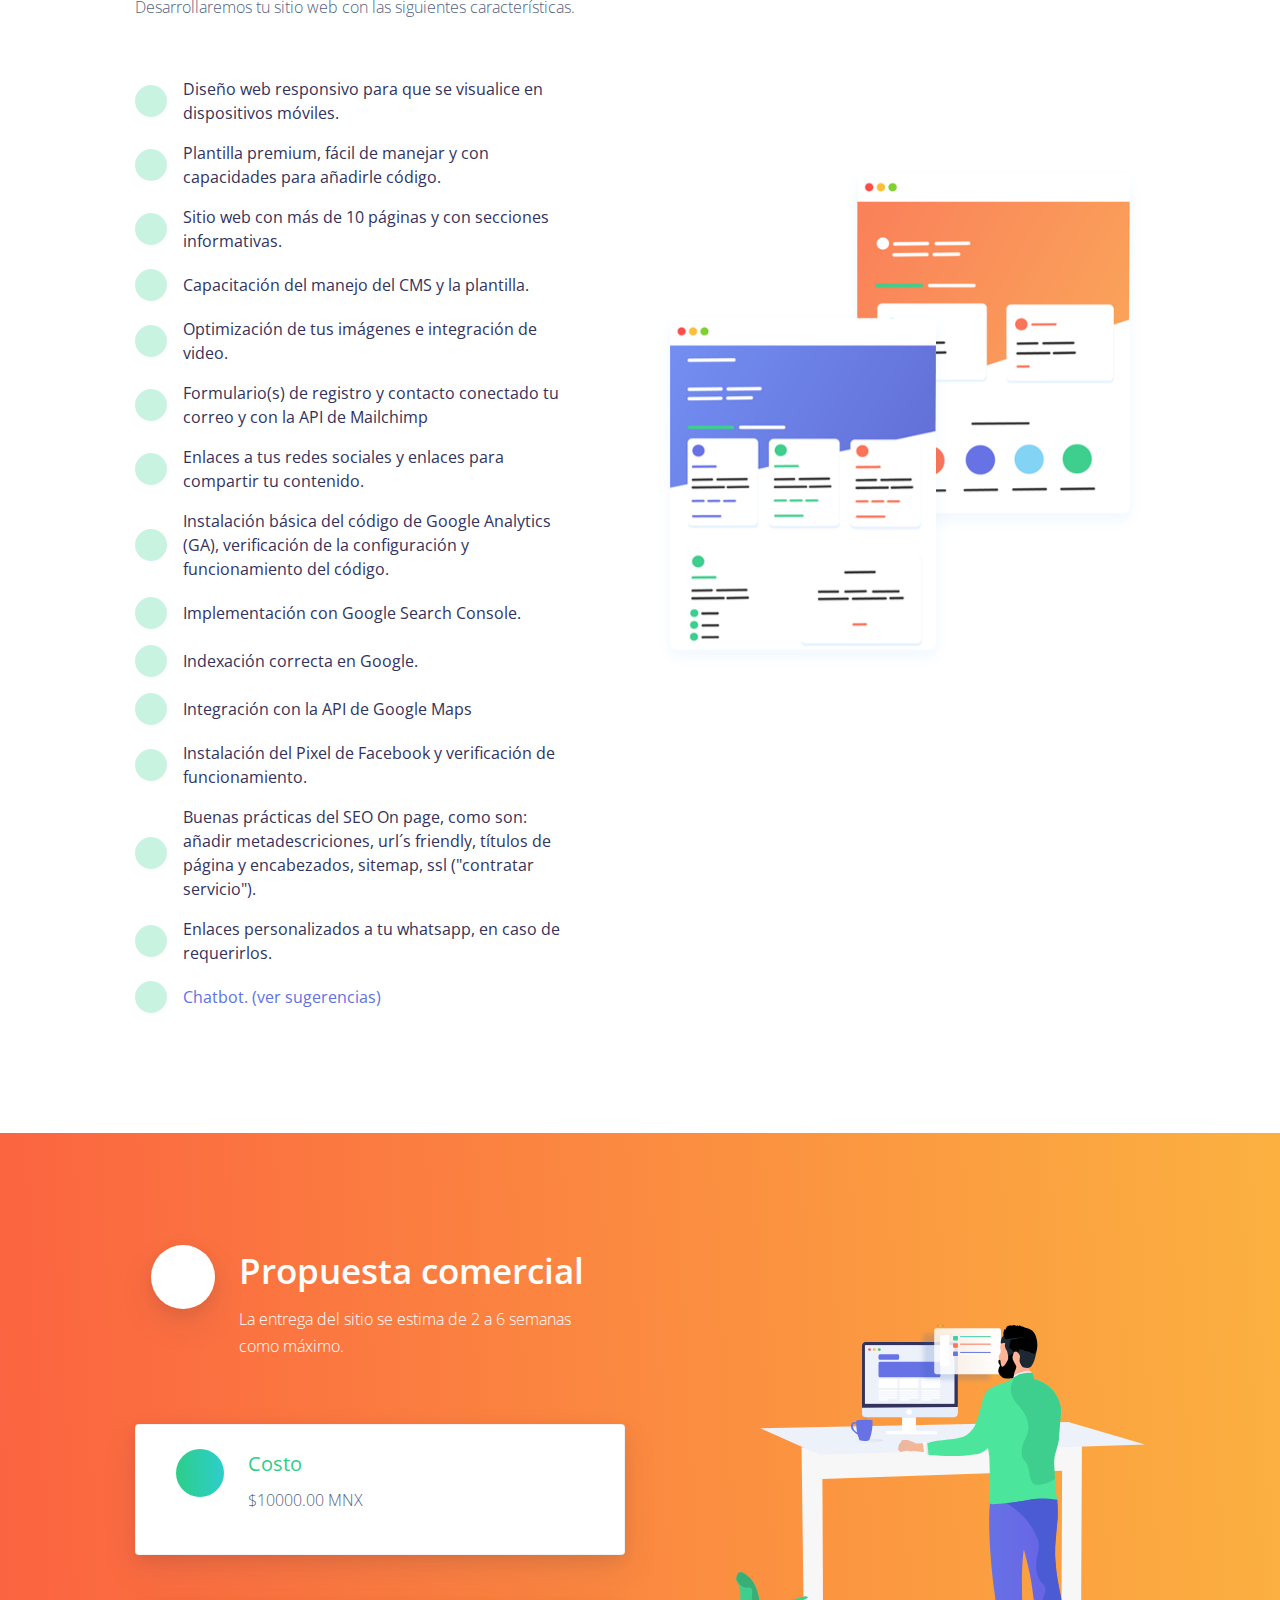
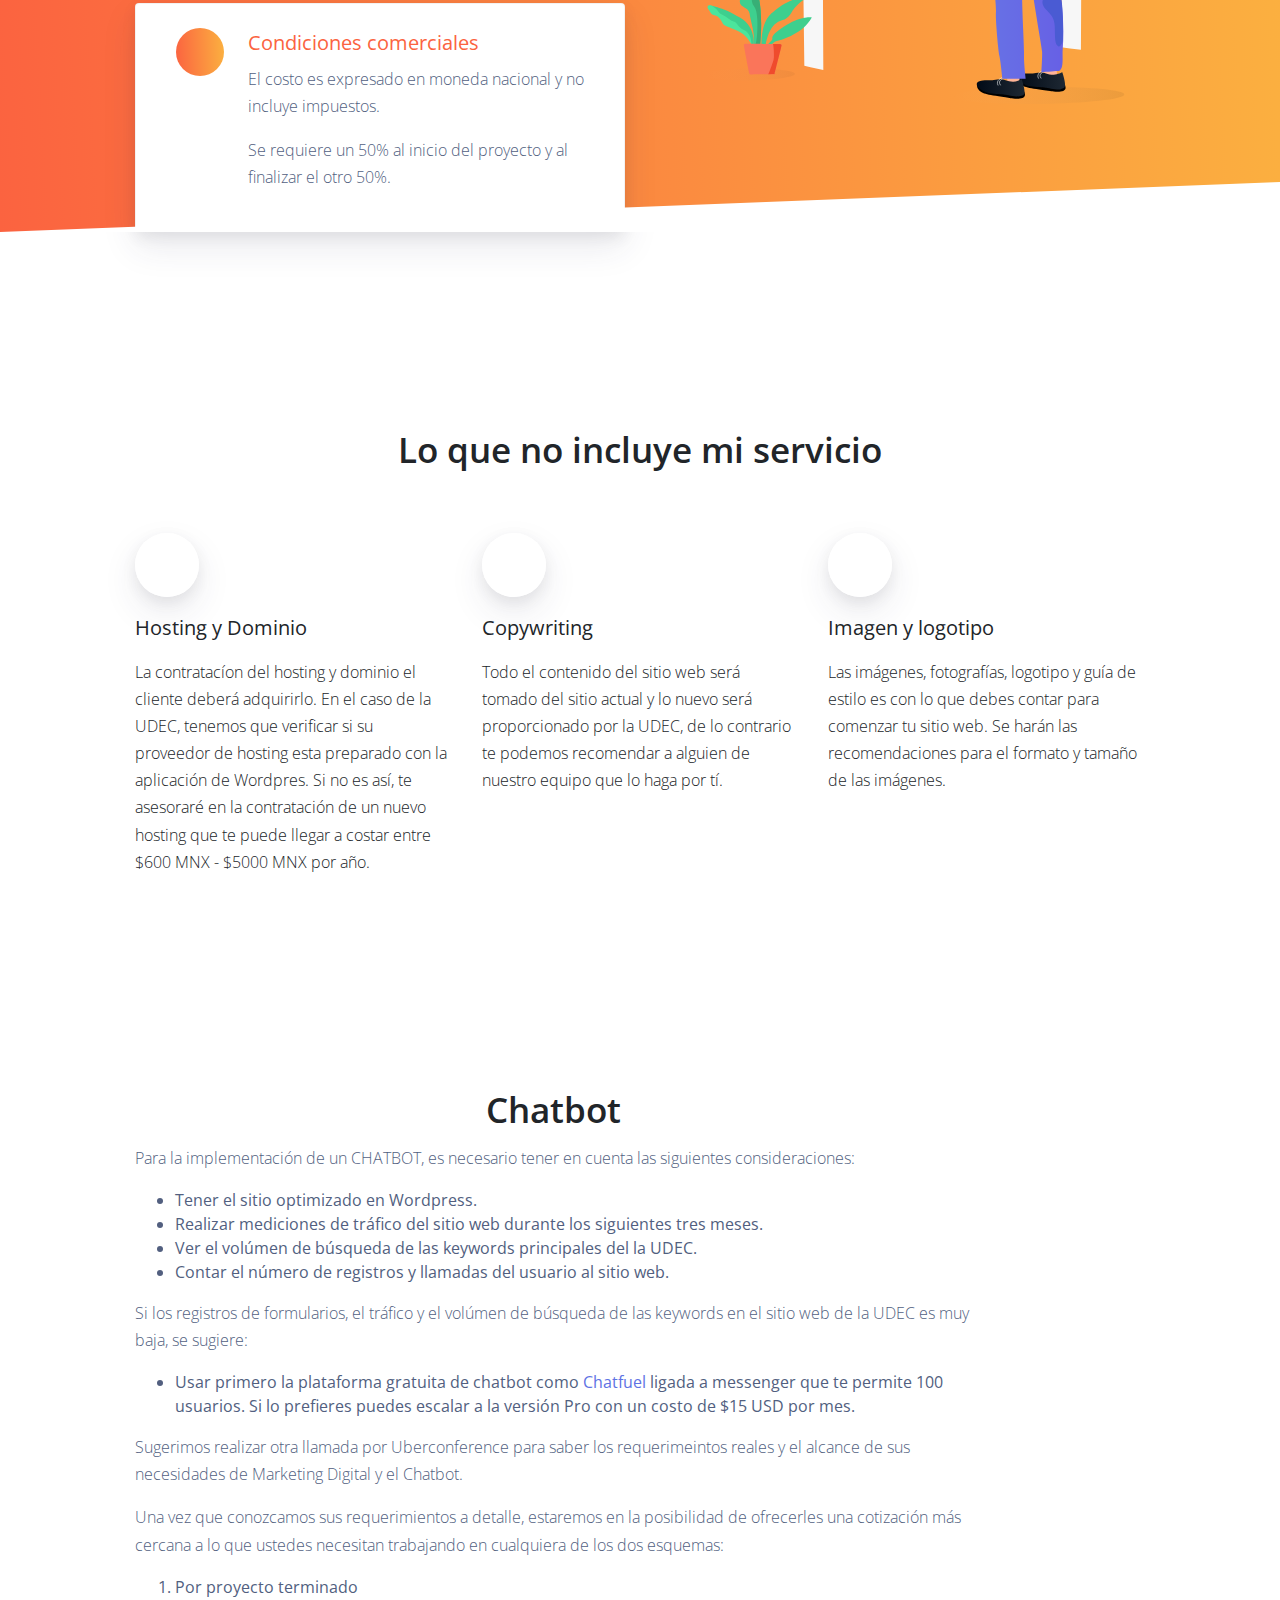
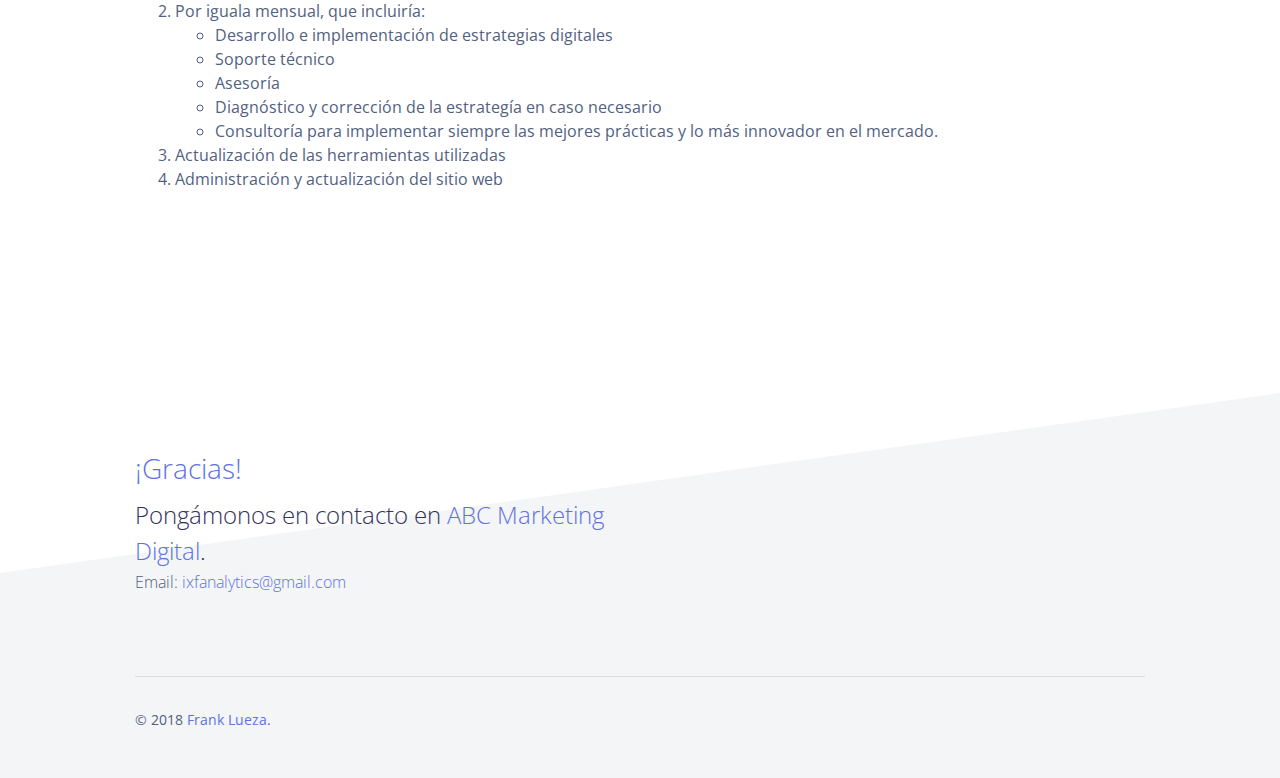
==== commit 009ff276: "Update propuesta.html" ====
--- a/propuesta.html
+++ b/propuesta.html
@@ -12,12 +12,12 @@
   <!-- Fonts -->
   <link href="https://fonts.googleapis.com/css?family=Open+Sans:300,400,600,700" rel="stylesheet">
   <!-- Icons -->
-  <link href="../assets/css/nucleo.css" rel="stylesheet">
-  <link href="../assets/css/font-awesome.min.css" rel="stylesheet">
+  <link href="assets/css/nucleo.css" rel="stylesheet">
+  <link href="assets/css/font-awesome.min.css" rel="stylesheet">
   <!-- Argon CSS -->
-  <link type="text/css" href="../assets/css/argon.css" rel="stylesheet">
+  <link type="text/css" href="assets/css/argon.css" rel="stylesheet">
   <!-- Docs CSS -->
-  <link rel="stylesheet" href="../assets/css/main.css">
+  <link rel="stylesheet" href="assets/css/main.css">
 </head>
 
 <body>
@@ -512,7 +512,7 @@
         <div class="col-lg-6">
           <h3 class="text-primary font-weight-light mb-2">¡Gracias!</h3>
           <h4 class="mb-0 font-weight-light">Pongámonos en contacto en <a href="https://abcmarketingdigital.github.io/index.html">ABC Marketing Digital</a>.</h4>
-          <p>Email: <a href="mailto:ixfanalitycs@gmail.com">ixfanalitycs@gmail.com</a></p> 
+          <p>Email: <a href="mailto:ixfanalytics@gmail.com">ixfanalytics@gmail.com</a></p> 
         </div>
       </div>
       <hr>
@@ -535,4 +535,4 @@
   <script src="../assets/js/argon.js?v=1.0.1"></script>
 </body>
 
-</html>+</html>
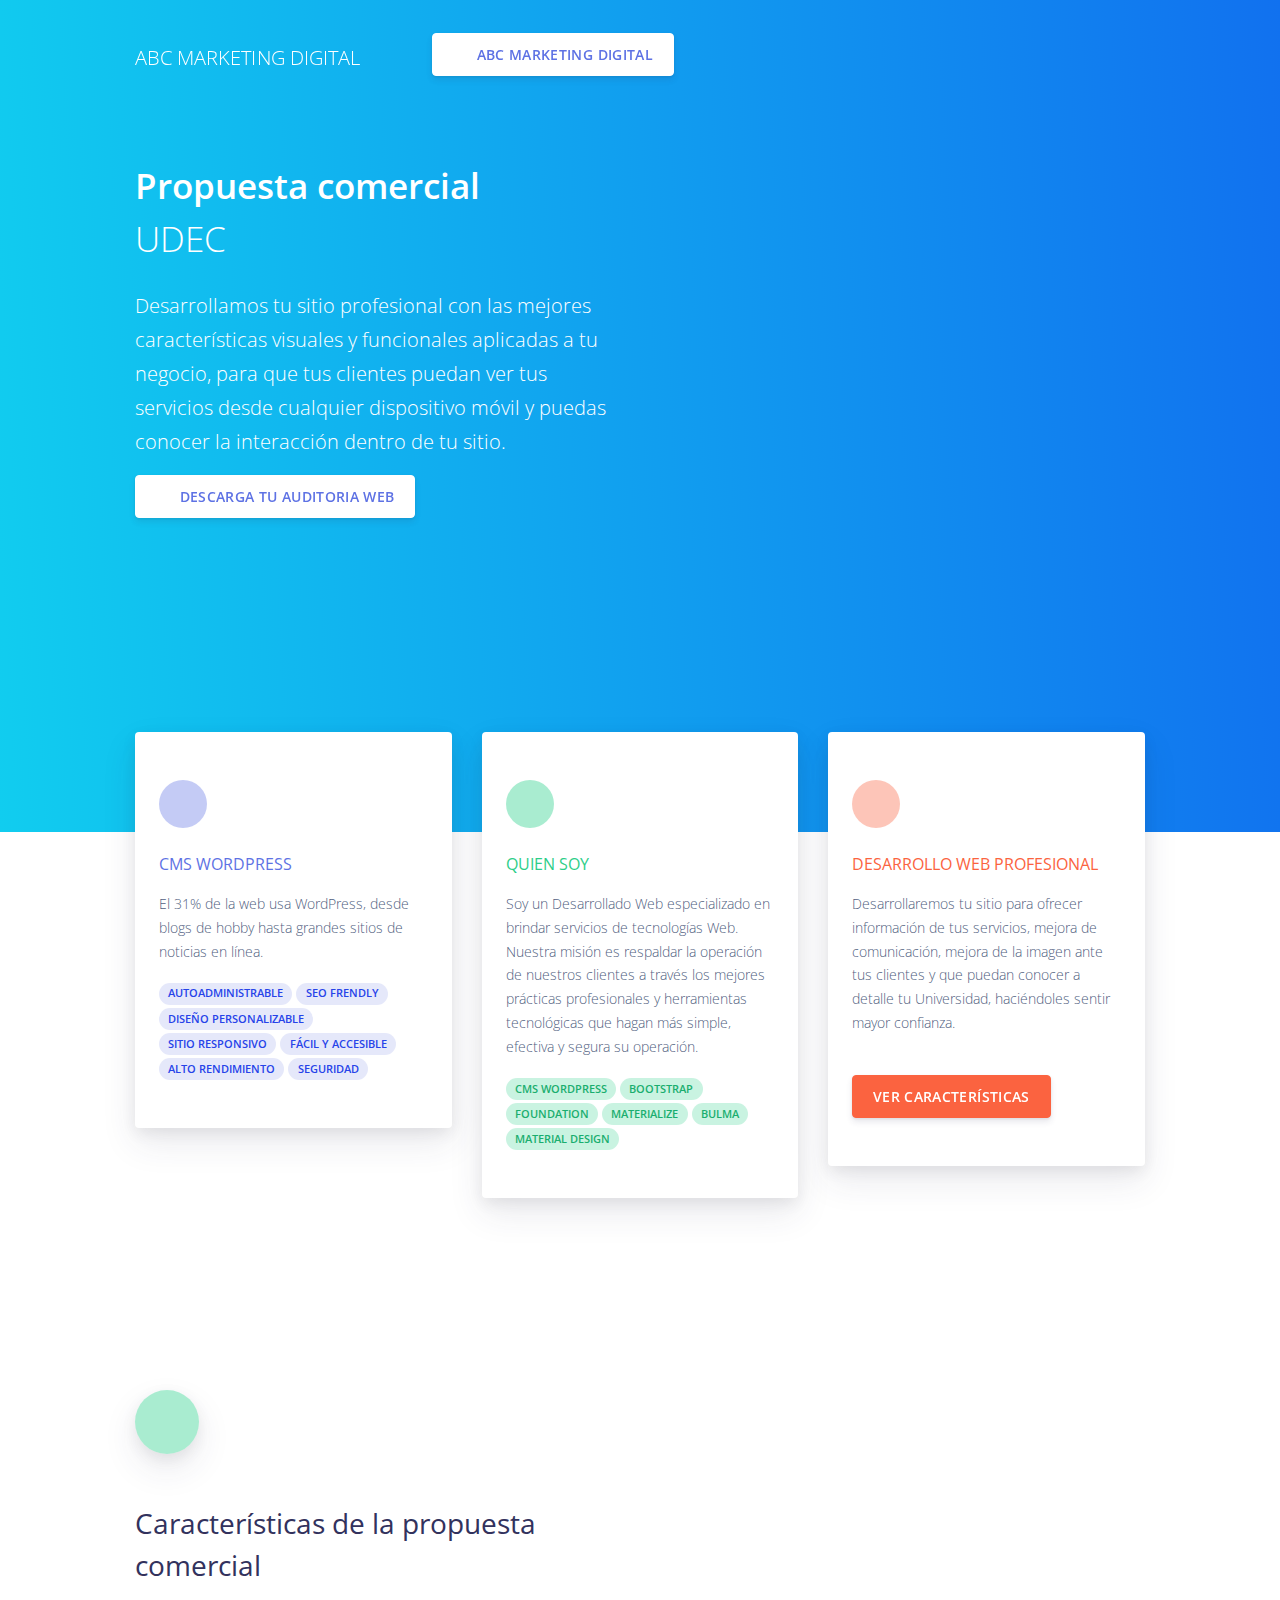
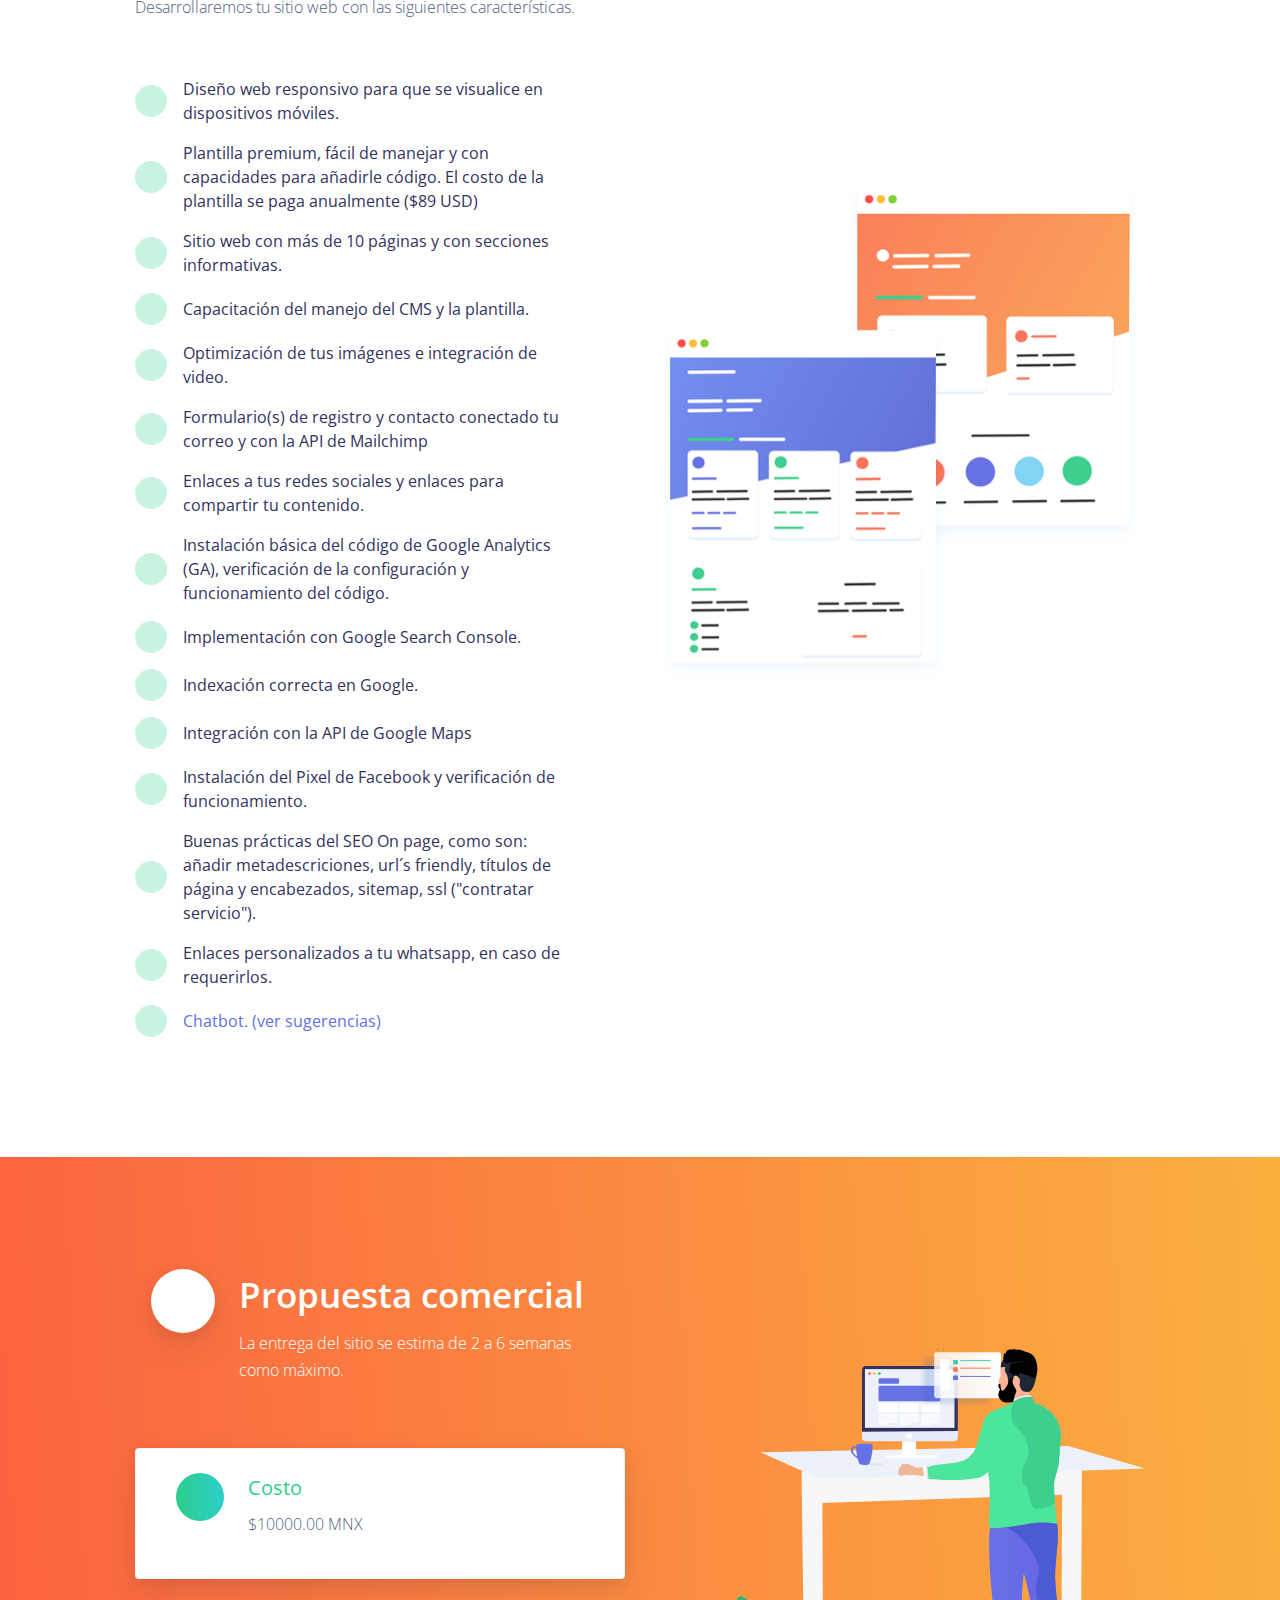
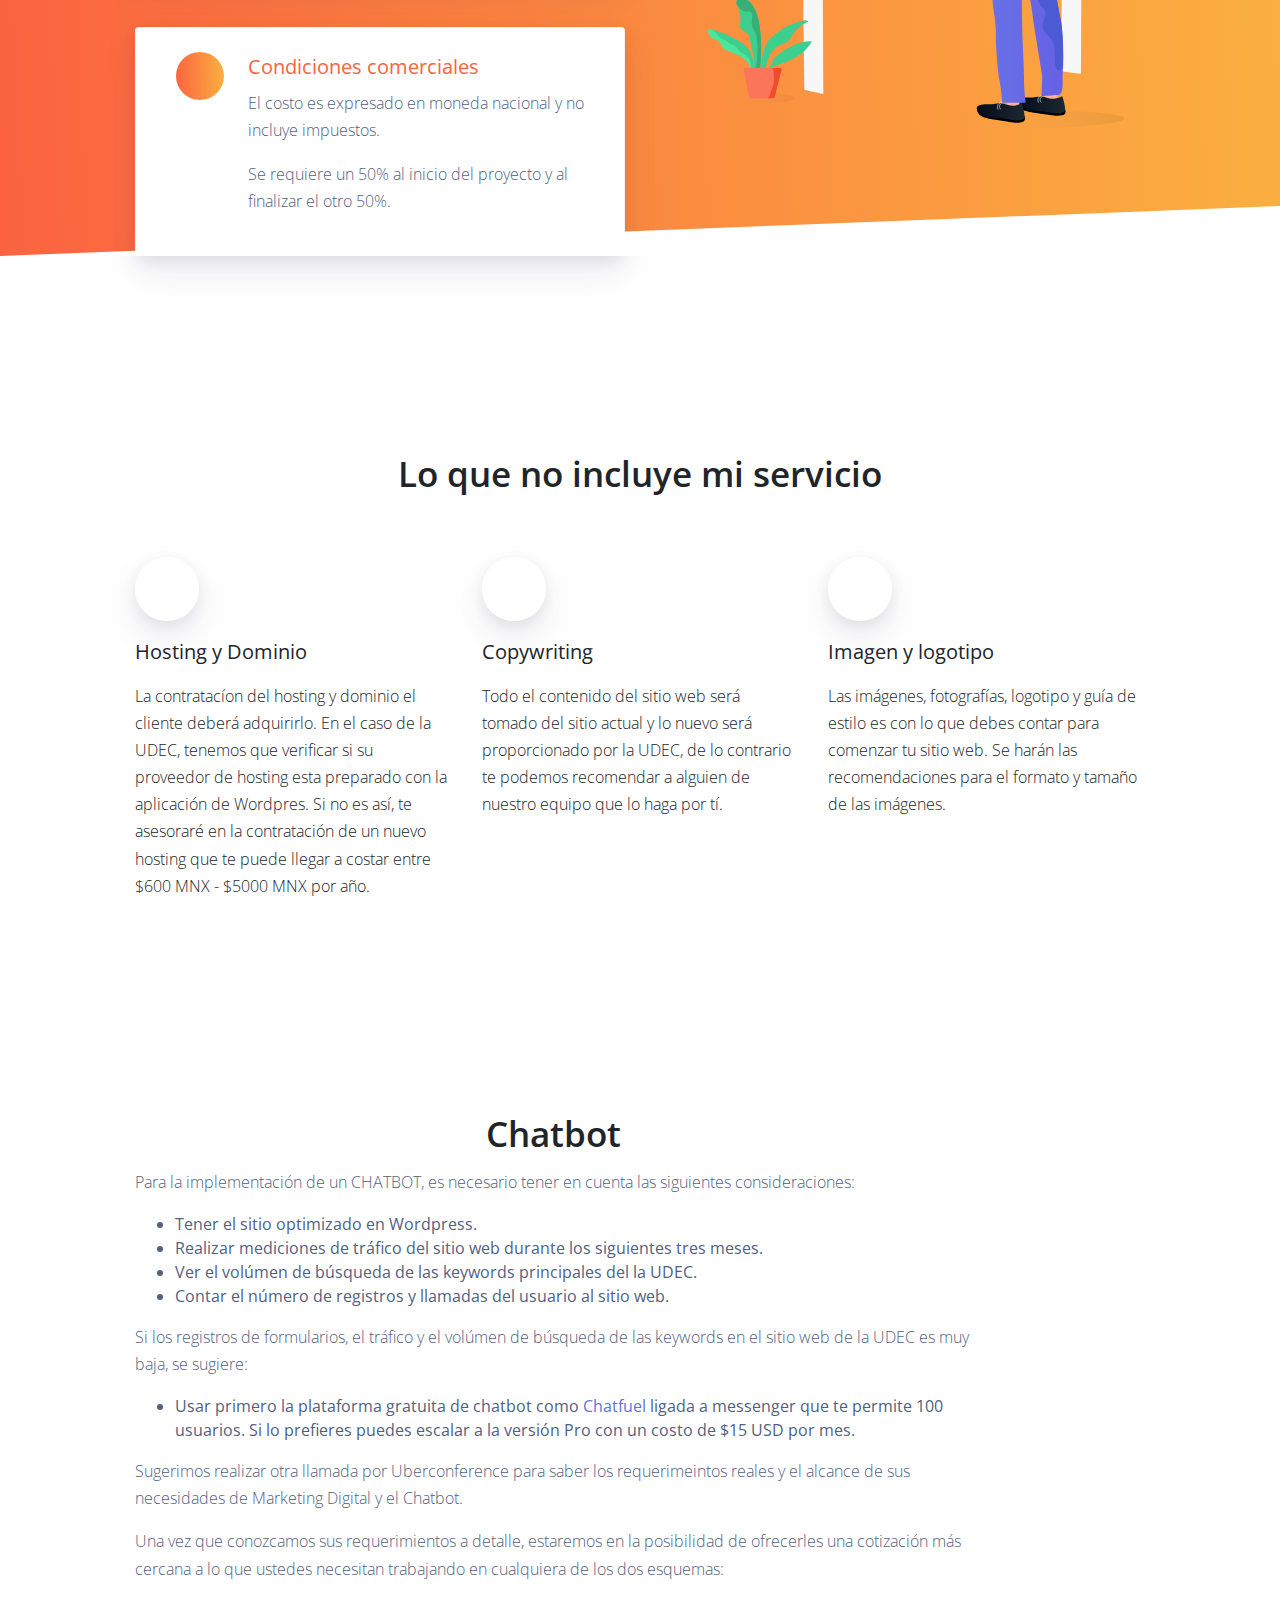
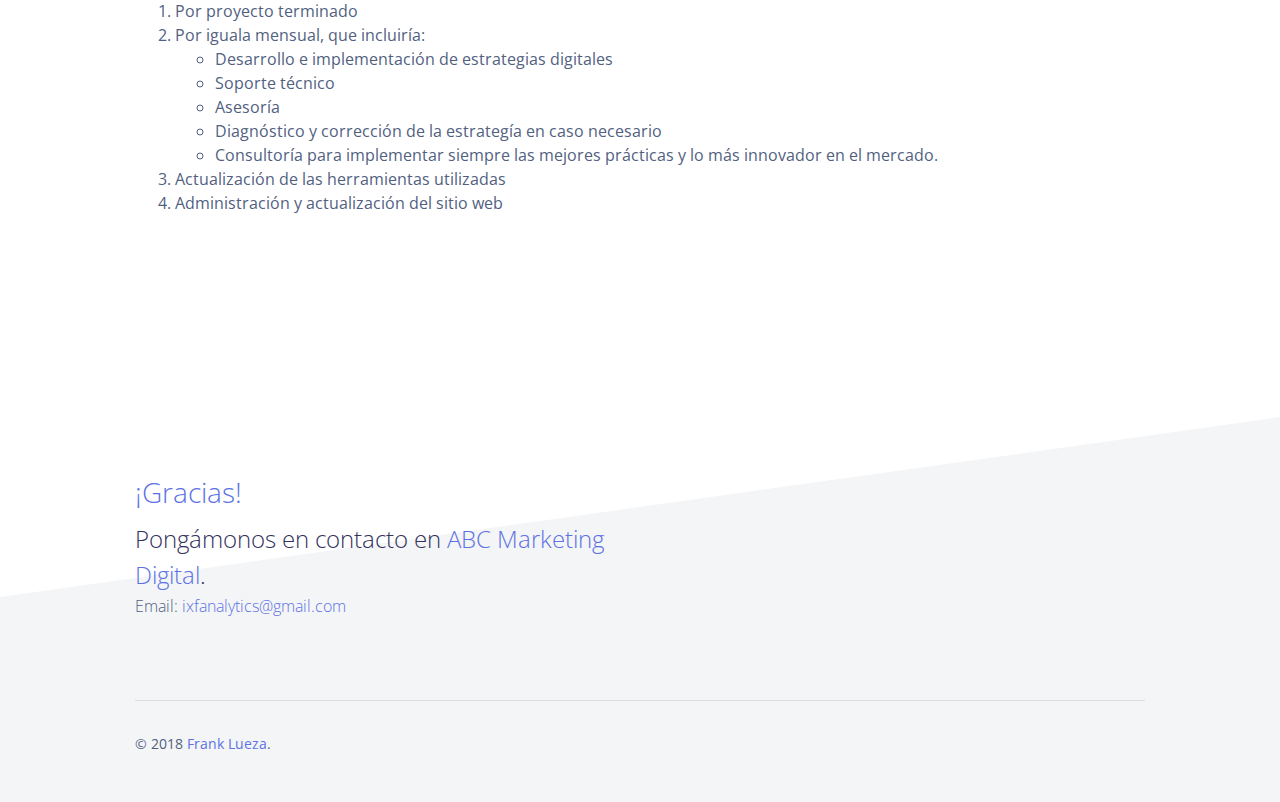
==== commit dc351a32: "Update propuesta.html" ====
--- a/propuesta.html
+++ b/propuesta.html
@@ -199,7 +199,7 @@
                       </div>
                     </div>
                     <div>
-                      <h6 class="mb-0">Plantilla premium, fácil de manejar y con capacidades para añadirle código.</h6>
+                      <h6 class="mb-0">Plantilla premium, fácil de manejar y con capacidades para añadirle código. El costo de la plantilla se paga anualmente ($89 USD)</h6>
                     </div>
                   </div>
                 </li>
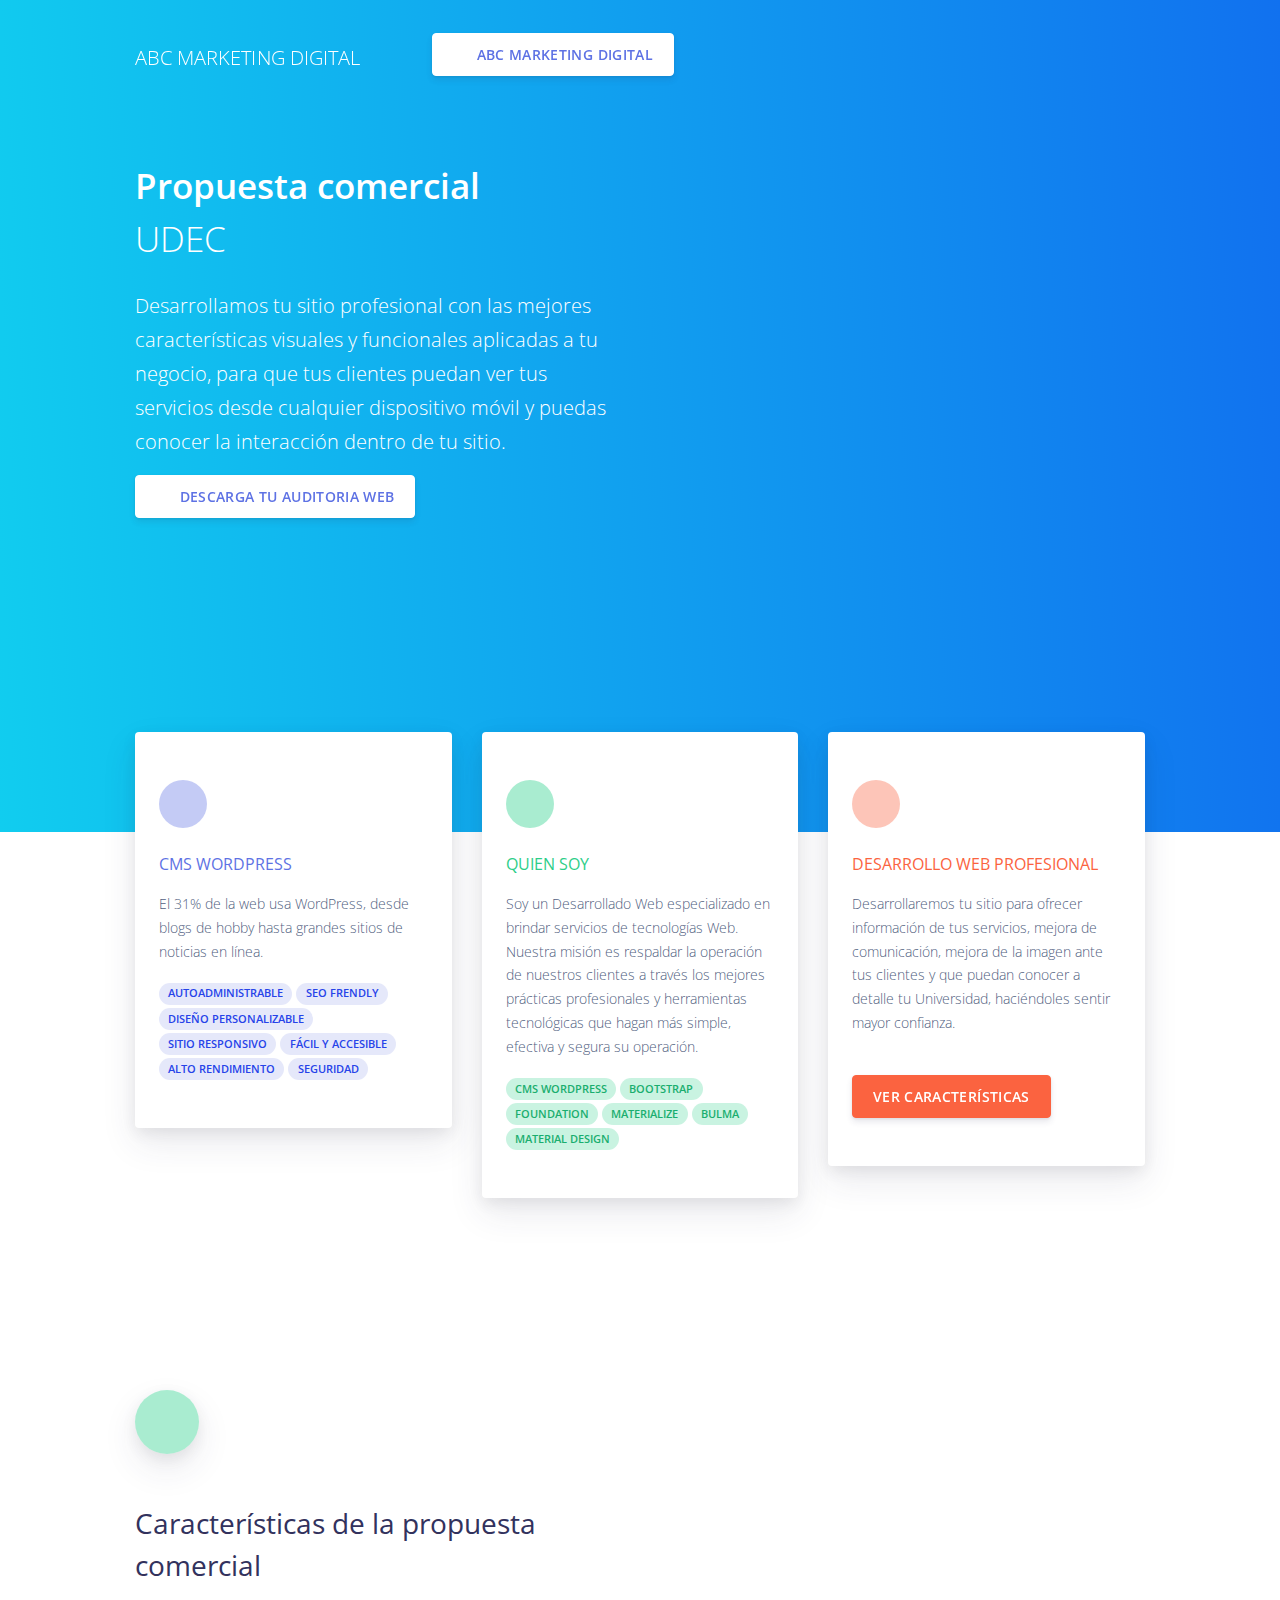
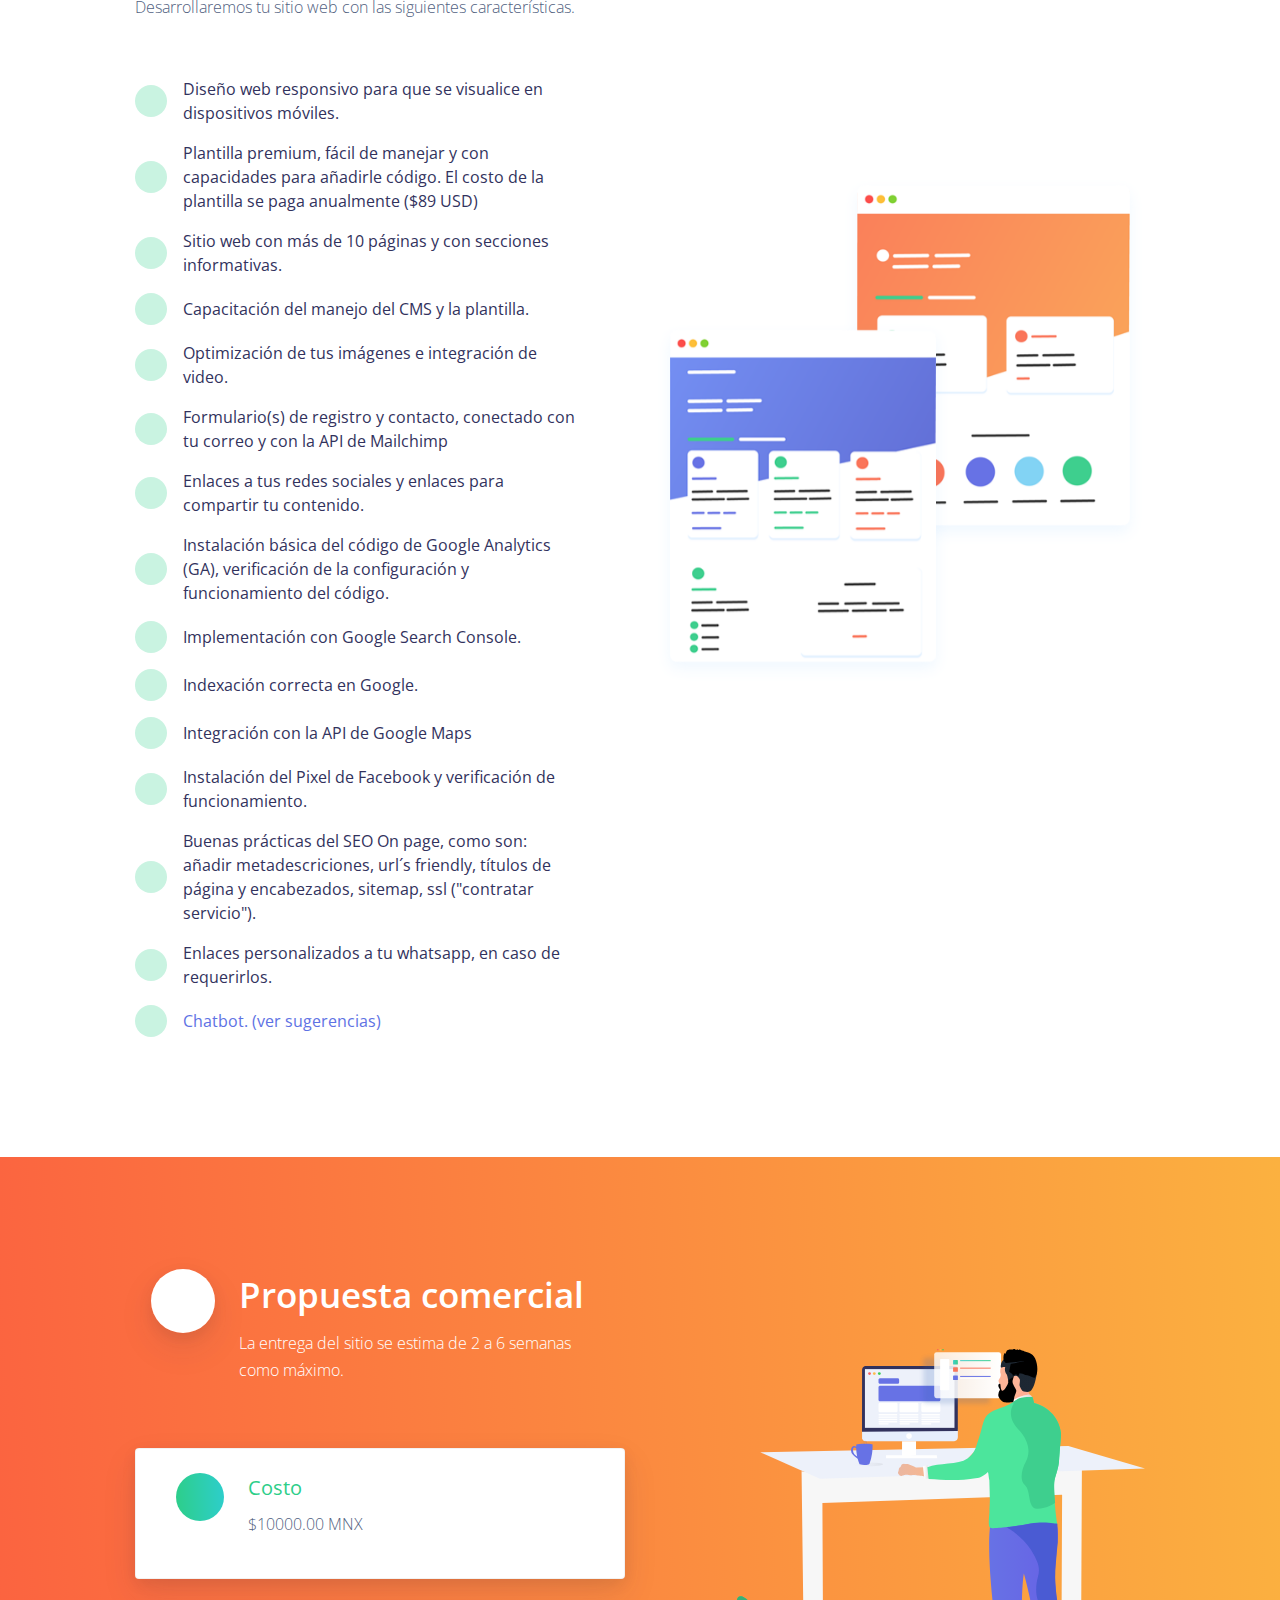
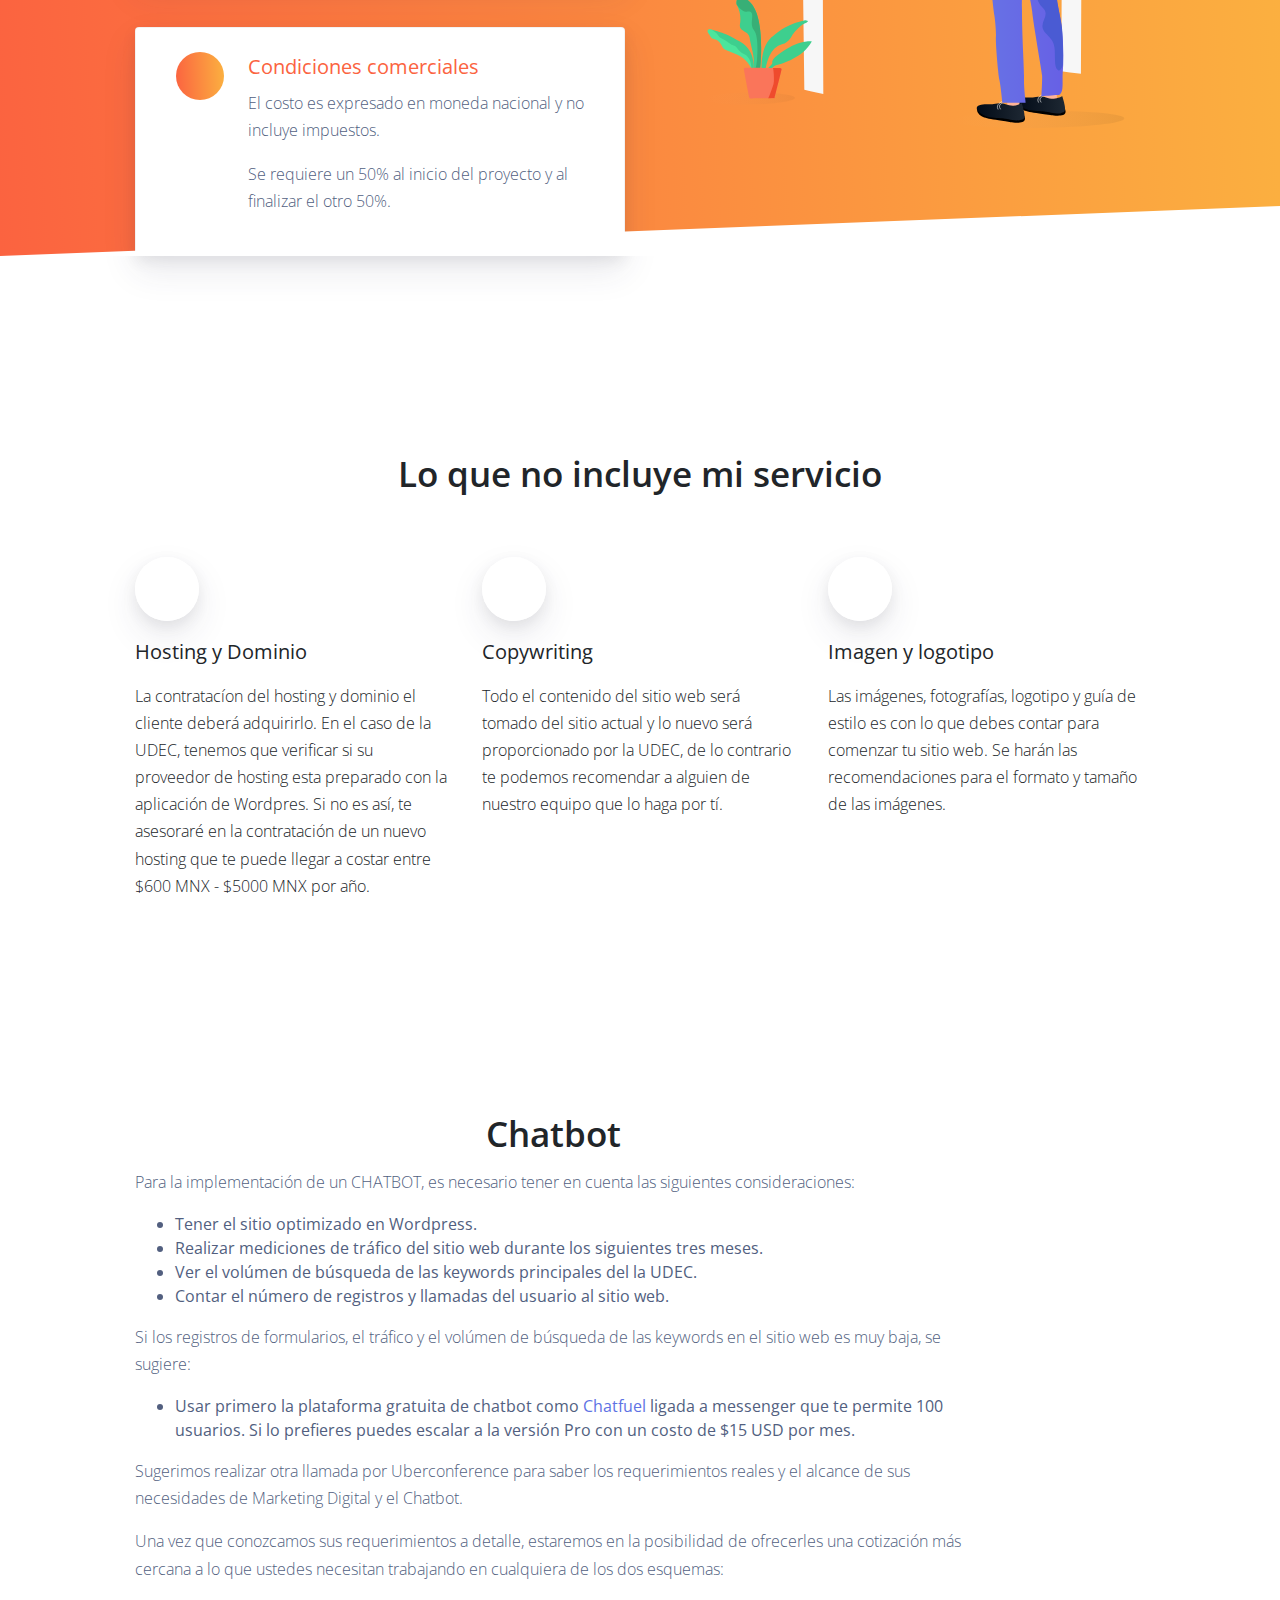
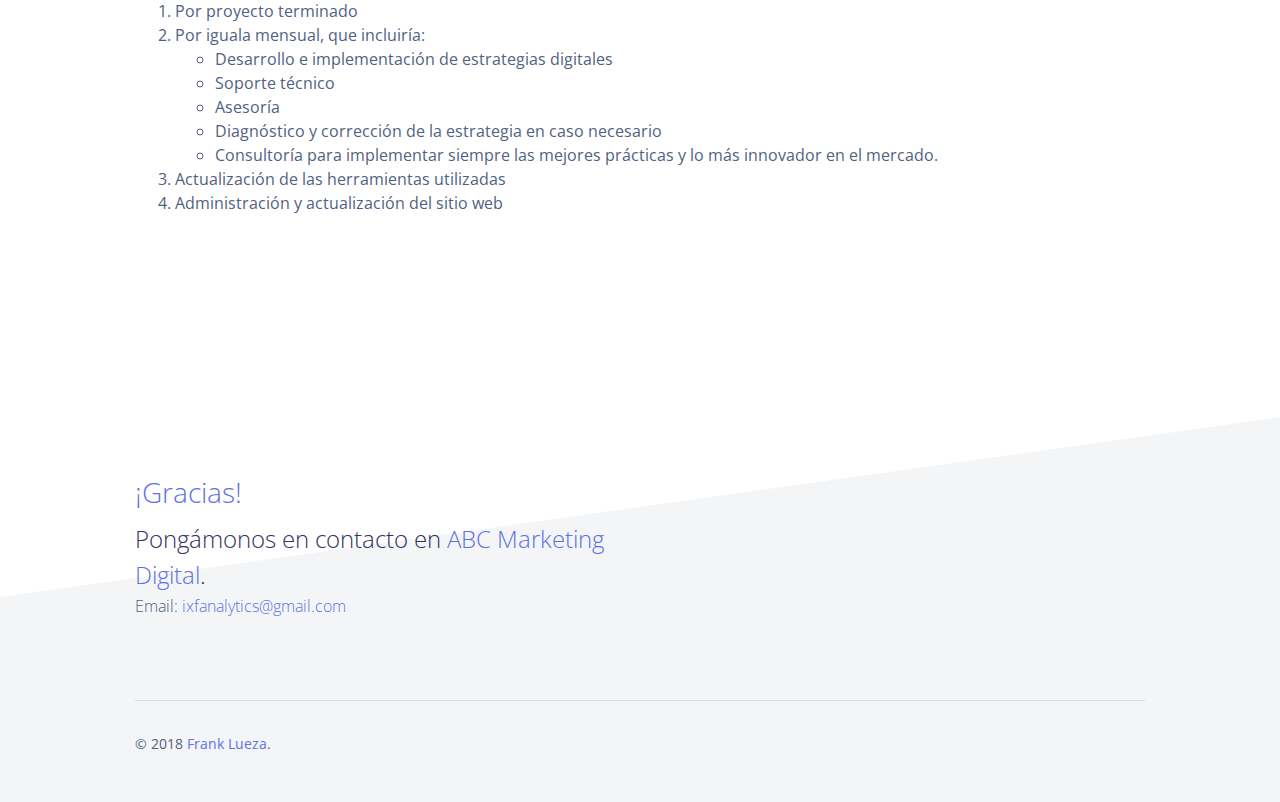
==== commit 8a252d2e: "Update propuesta.html" ====
--- a/propuesta.html
+++ b/propuesta.html
@@ -247,7 +247,7 @@
                       </div>
                     </div>
                     <div>
-                      <h6 class="mb-0">Formulario(s) de registro y contacto conectado tu correo y con la API de Mailchimp</h6>
+                      <h6 class="mb-0">Formulario(s) de registro y contacto, conectado con tu correo y con la API de Mailchimp</h6>
                     </div>
                   </div>
                 </li>
@@ -480,12 +480,12 @@
                 <li>Ver el volúmen de búsqueda de las keywords principales del la UDEC.</li>
                 <li>Contar el número de registros y llamadas del usuario al sitio web. </li>
               </ul>
-              <p>Si los registros de formularios, el tráfico y el volúmen de búsqueda de las keywords en el sitio web de la UDEC es muy baja, 
+              <p>Si los registros de formularios, el tráfico y el volúmen de búsqueda de las keywords en el sitio web es muy baja, 
                 se sugiere:</p>
                 <ul>
                   <li>Usar primero la plataforma gratuita de chatbot como <a href="https://chatfuel.com/" target="_blank">Chatfuel</a> ligada a messenger que te permite 100 usuarios. Si lo prefieres puedes escalar a la versión Pro con un costo de $15 USD por mes.</li>
                 </ul> 
-                <p>Sugerimos realizar otra llamada por Uberconference para saber los requerimeintos reales y el alcance de sus necesidades de Marketing Digital y el Chatbot.</p> 
+                <p>Sugerimos realizar otra llamada por Uberconference para saber los requerimientos reales y el alcance de sus necesidades de Marketing Digital y el Chatbot.</p> 
                 <p>Una vez que conozcamos sus requerimientos a detalle, estaremos en la posibilidad de ofrecerles una cotización más cercana a lo que ustedes necesitan trabajando en cualquiera de los dos esquemas:</p>
                 <ol>
                   <li>Por proyecto terminado</li>
@@ -494,7 +494,7 @@
                       <li>Desarrollo e implementación de estrategias digitales</li>
                       <li>Soporte técnico</li>
                       <li>Asesoría</li>
-                      <li>Diagnóstico y corrección de la estrategía en caso necesario</li>
+                      <li>Diagnóstico y corrección de la estrategia en caso necesario</li>
                       <li>Consultoría para implementar siempre las mejores prácticas y lo más innovador en el mercado.</li>
                     </ul> 
                   </li>
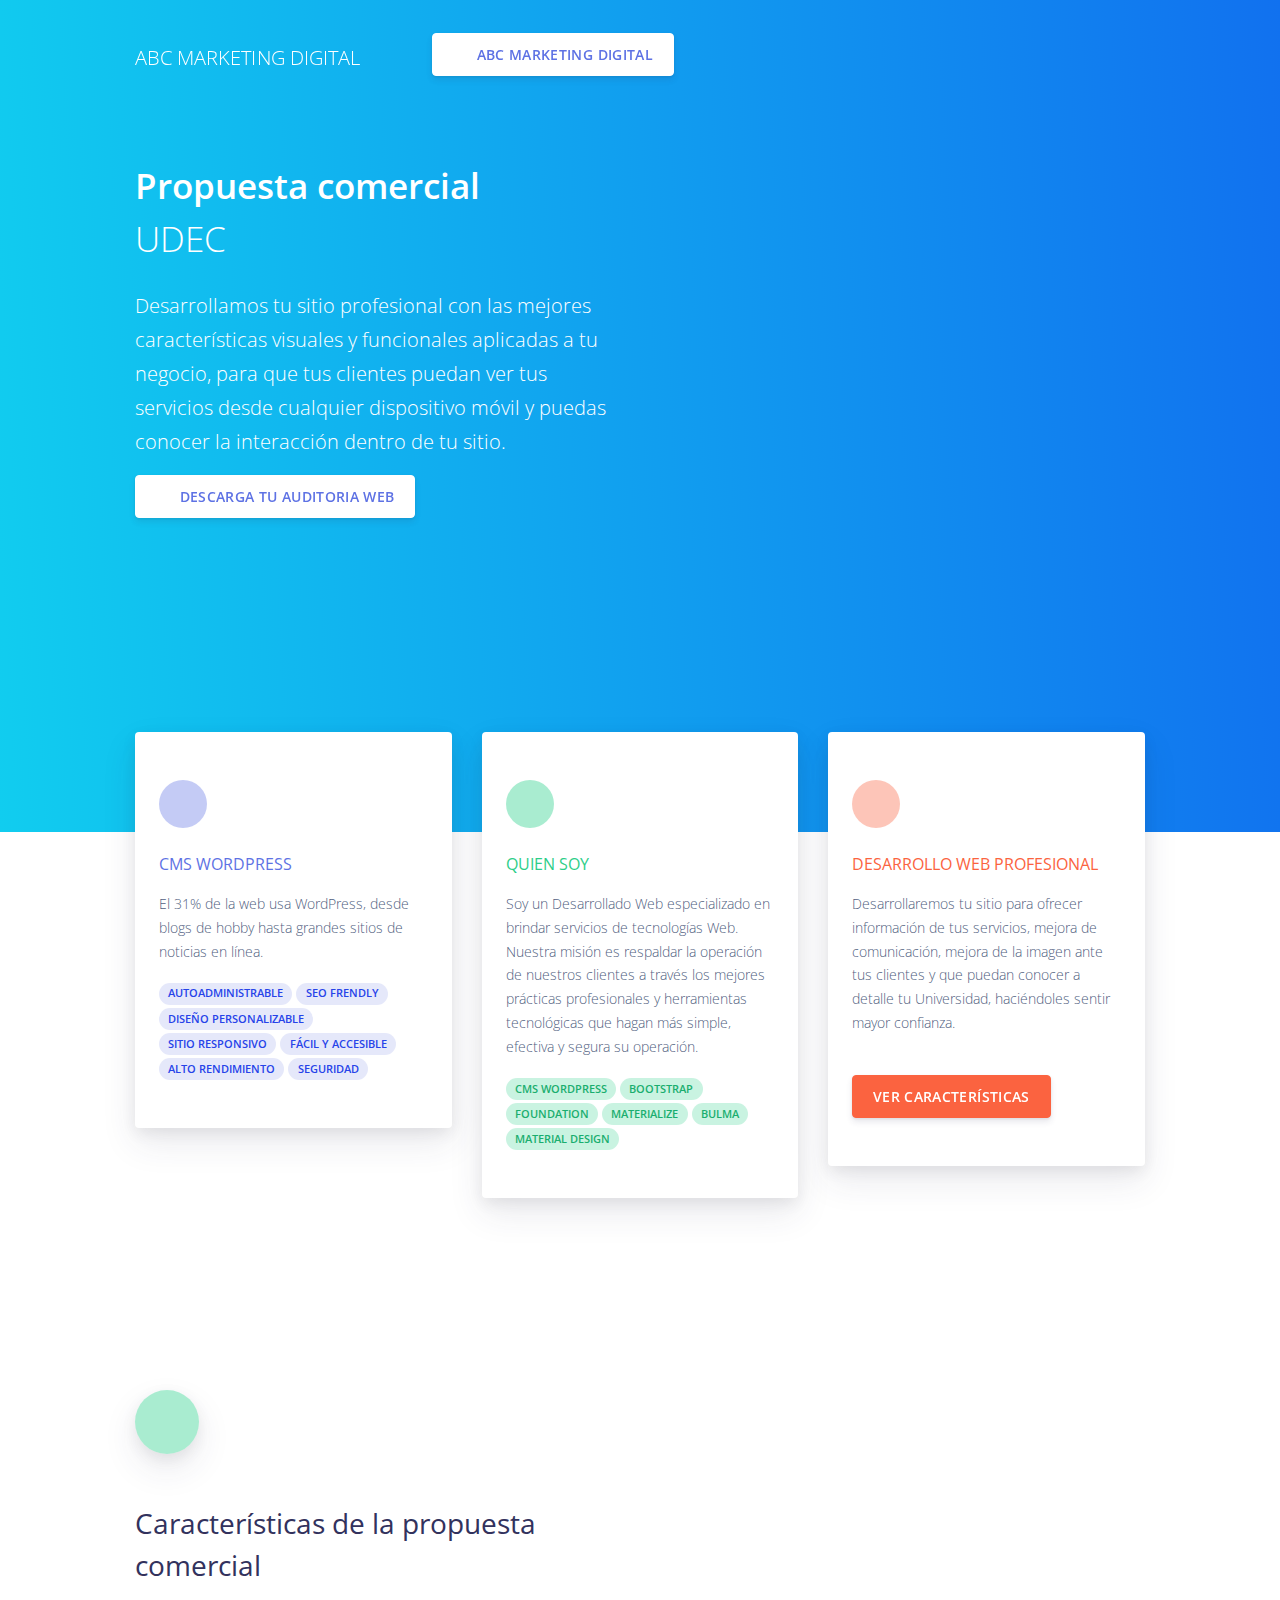
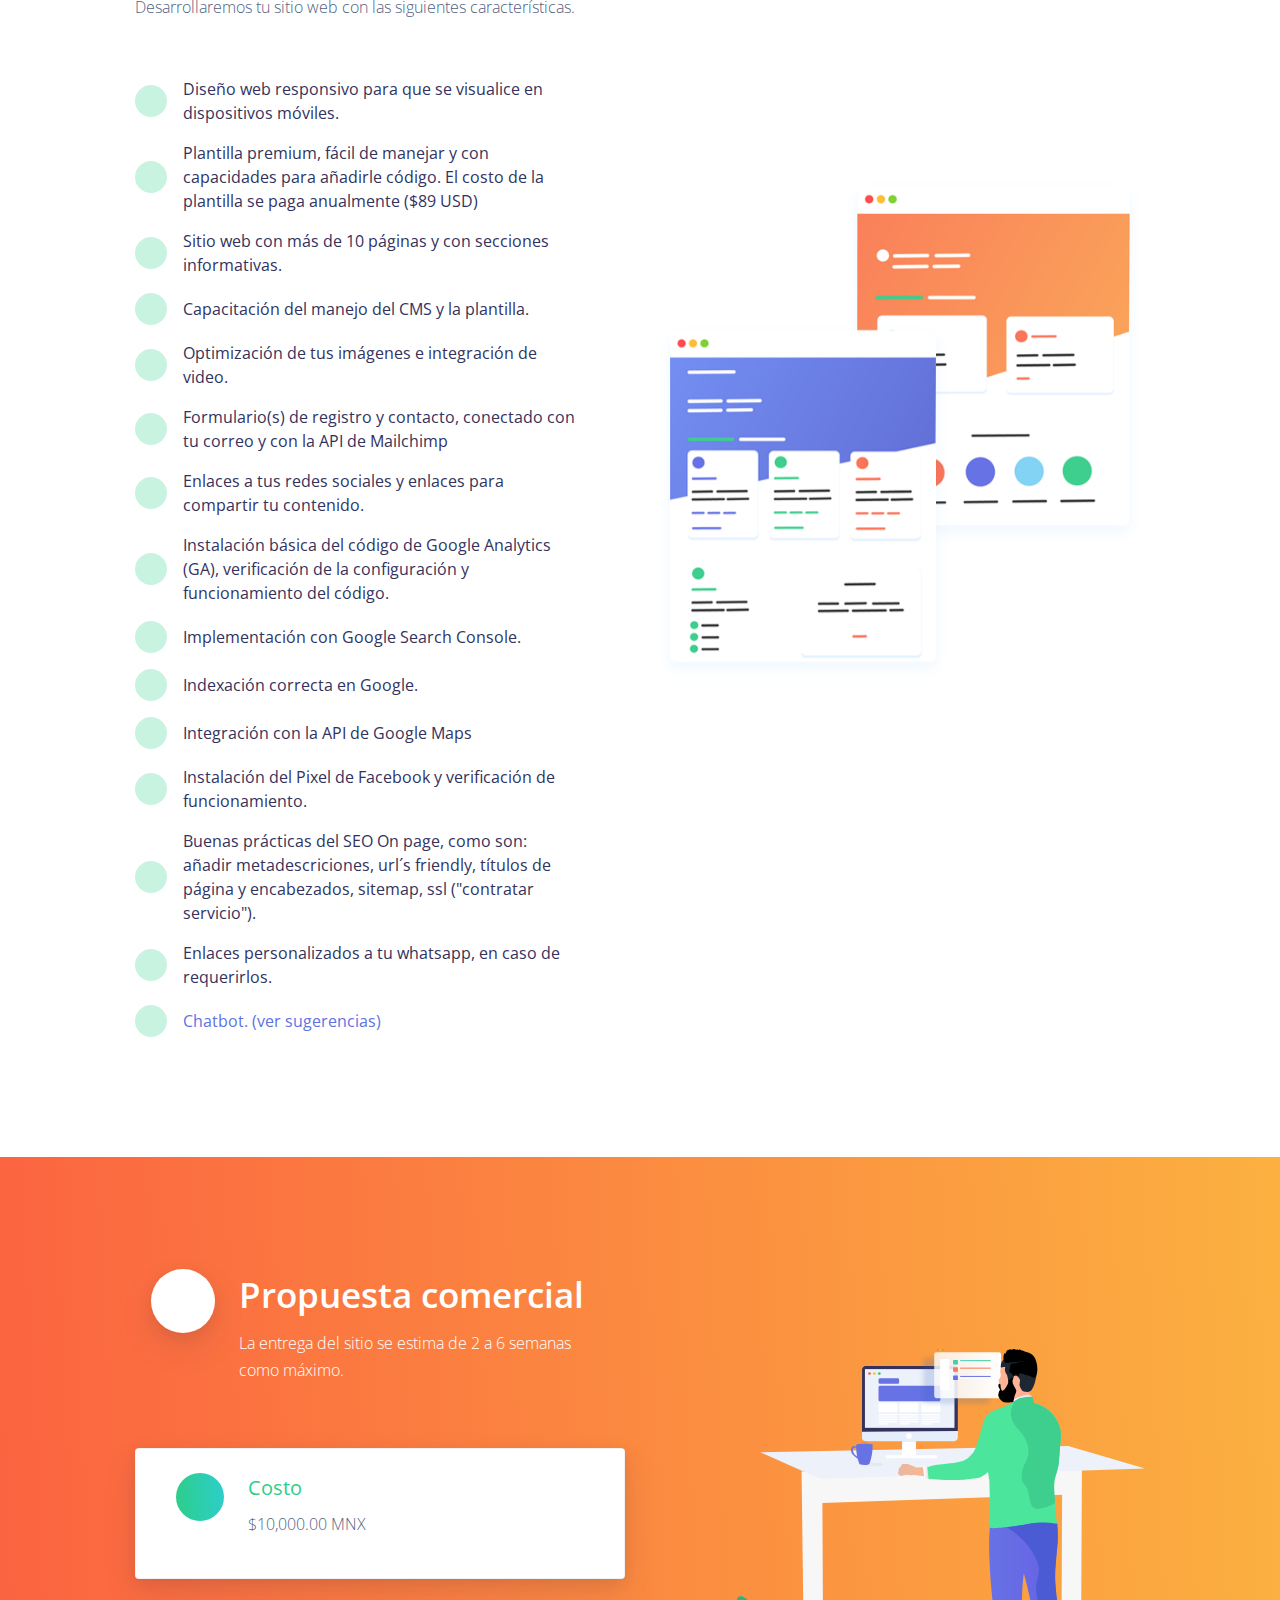
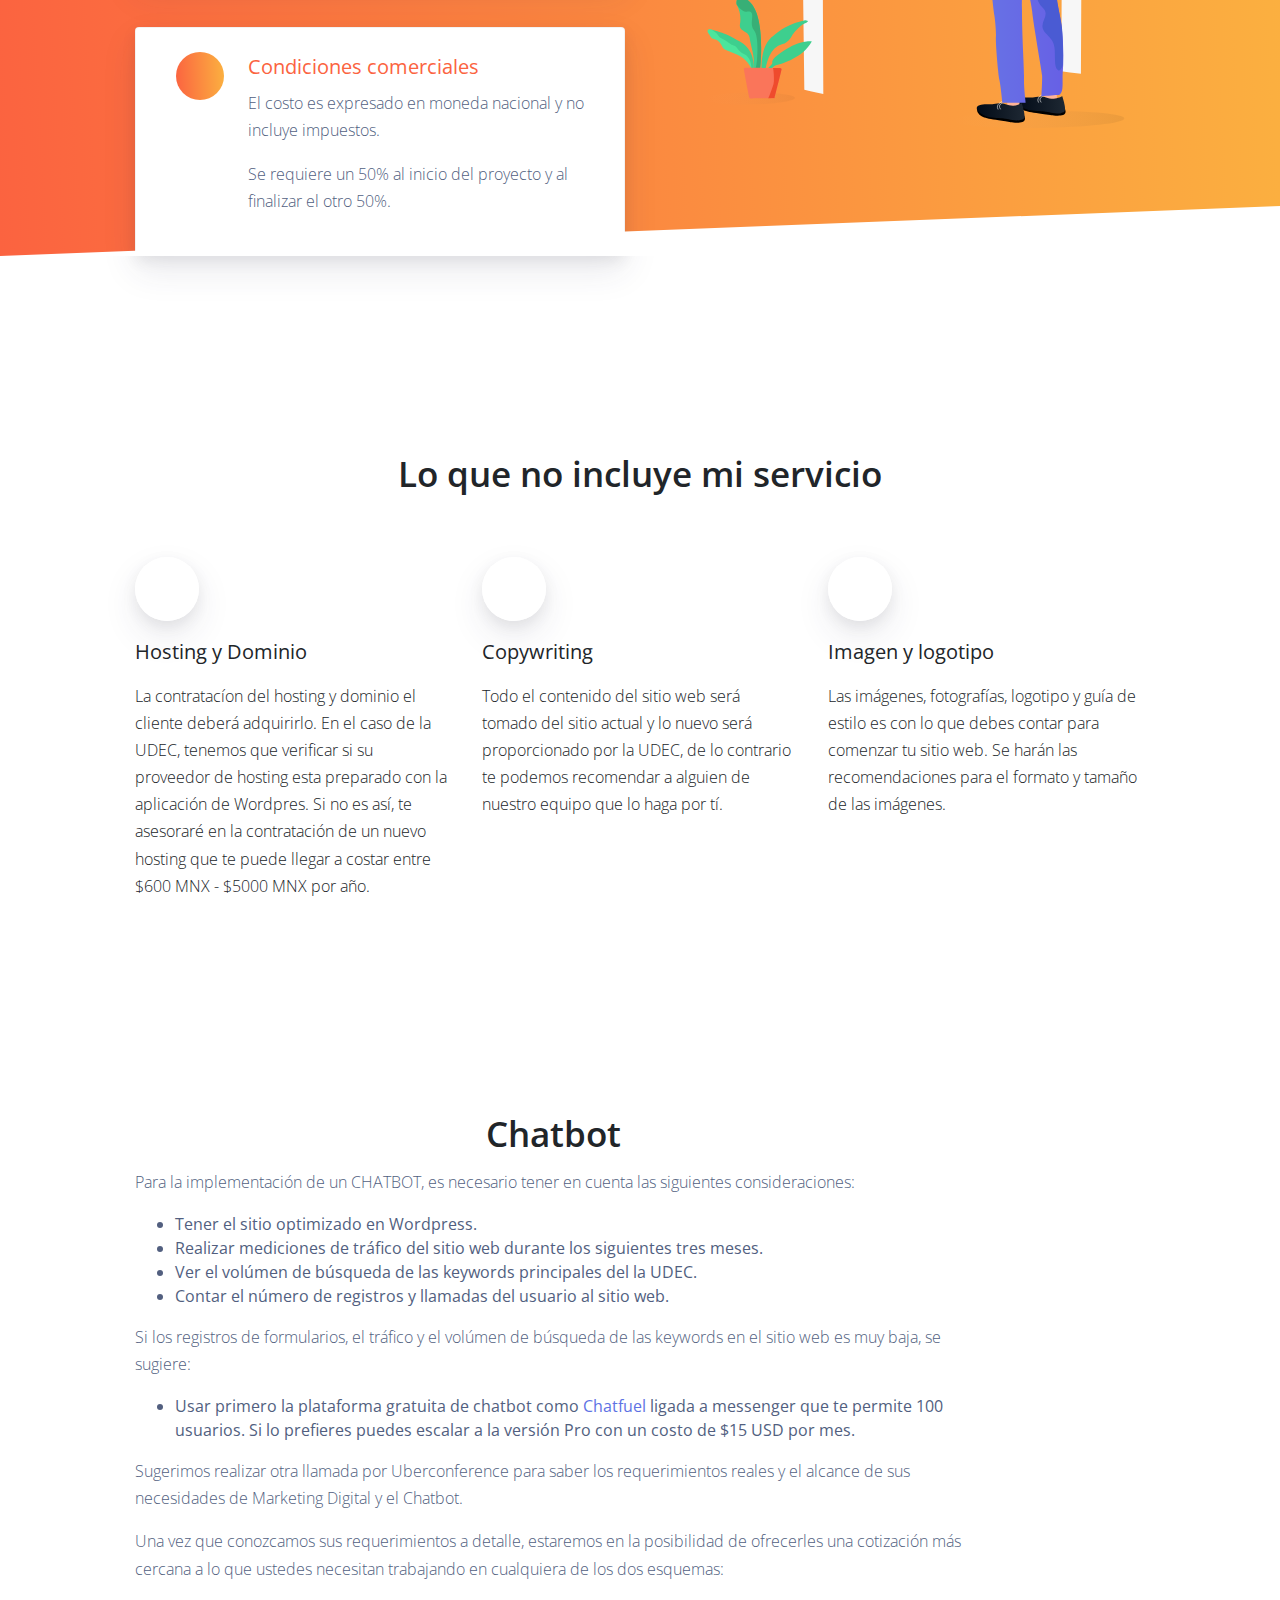
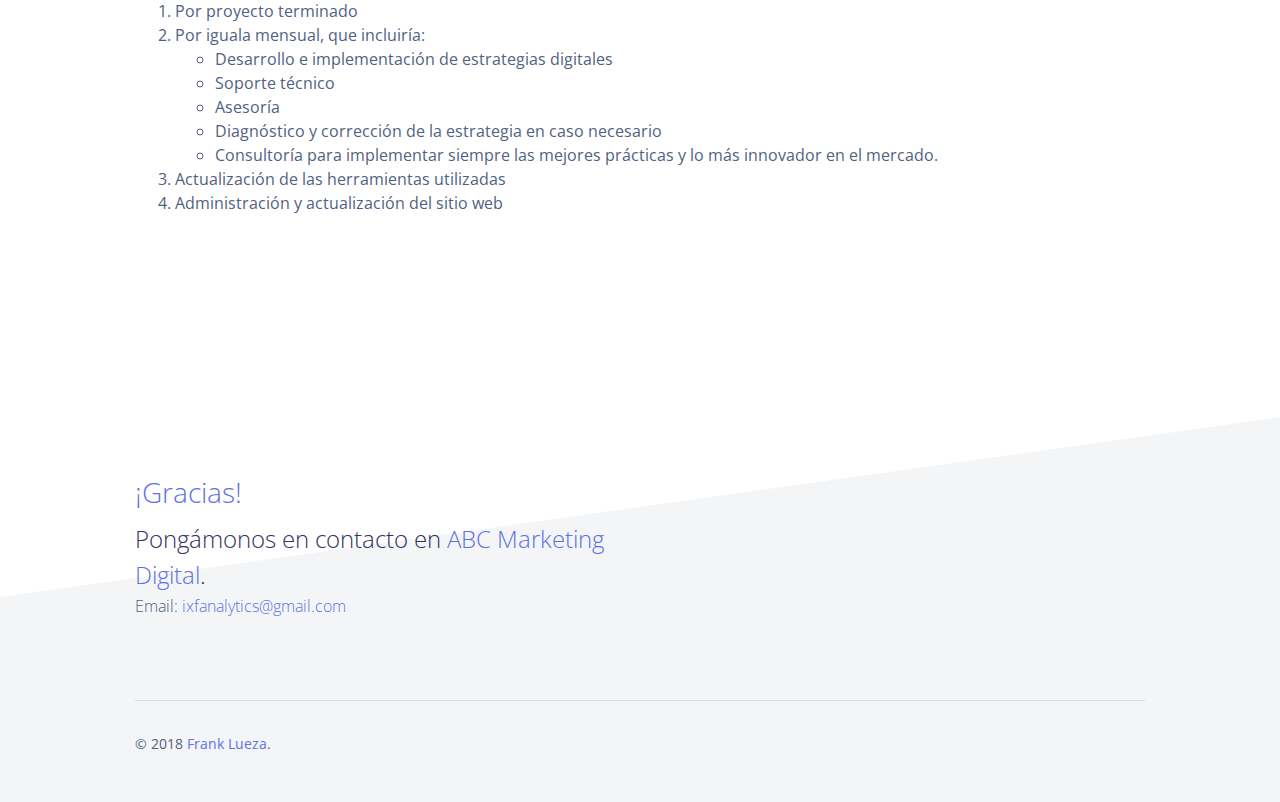
==== commit 83b37565: "Update propuesta.html" ====
--- a/propuesta.html
+++ b/propuesta.html
@@ -397,7 +397,7 @@
                   </div>
                   <div class="pl-4">
                     <h5 class="title text-success">Costo</h5>
-                    <p>$10000.00 MNX</p>
+                    <p>$10,000.00 MNX</p>
                     <!--a href="#" class="text-success">Learn more</a-->
                   </div>
                 </div>
